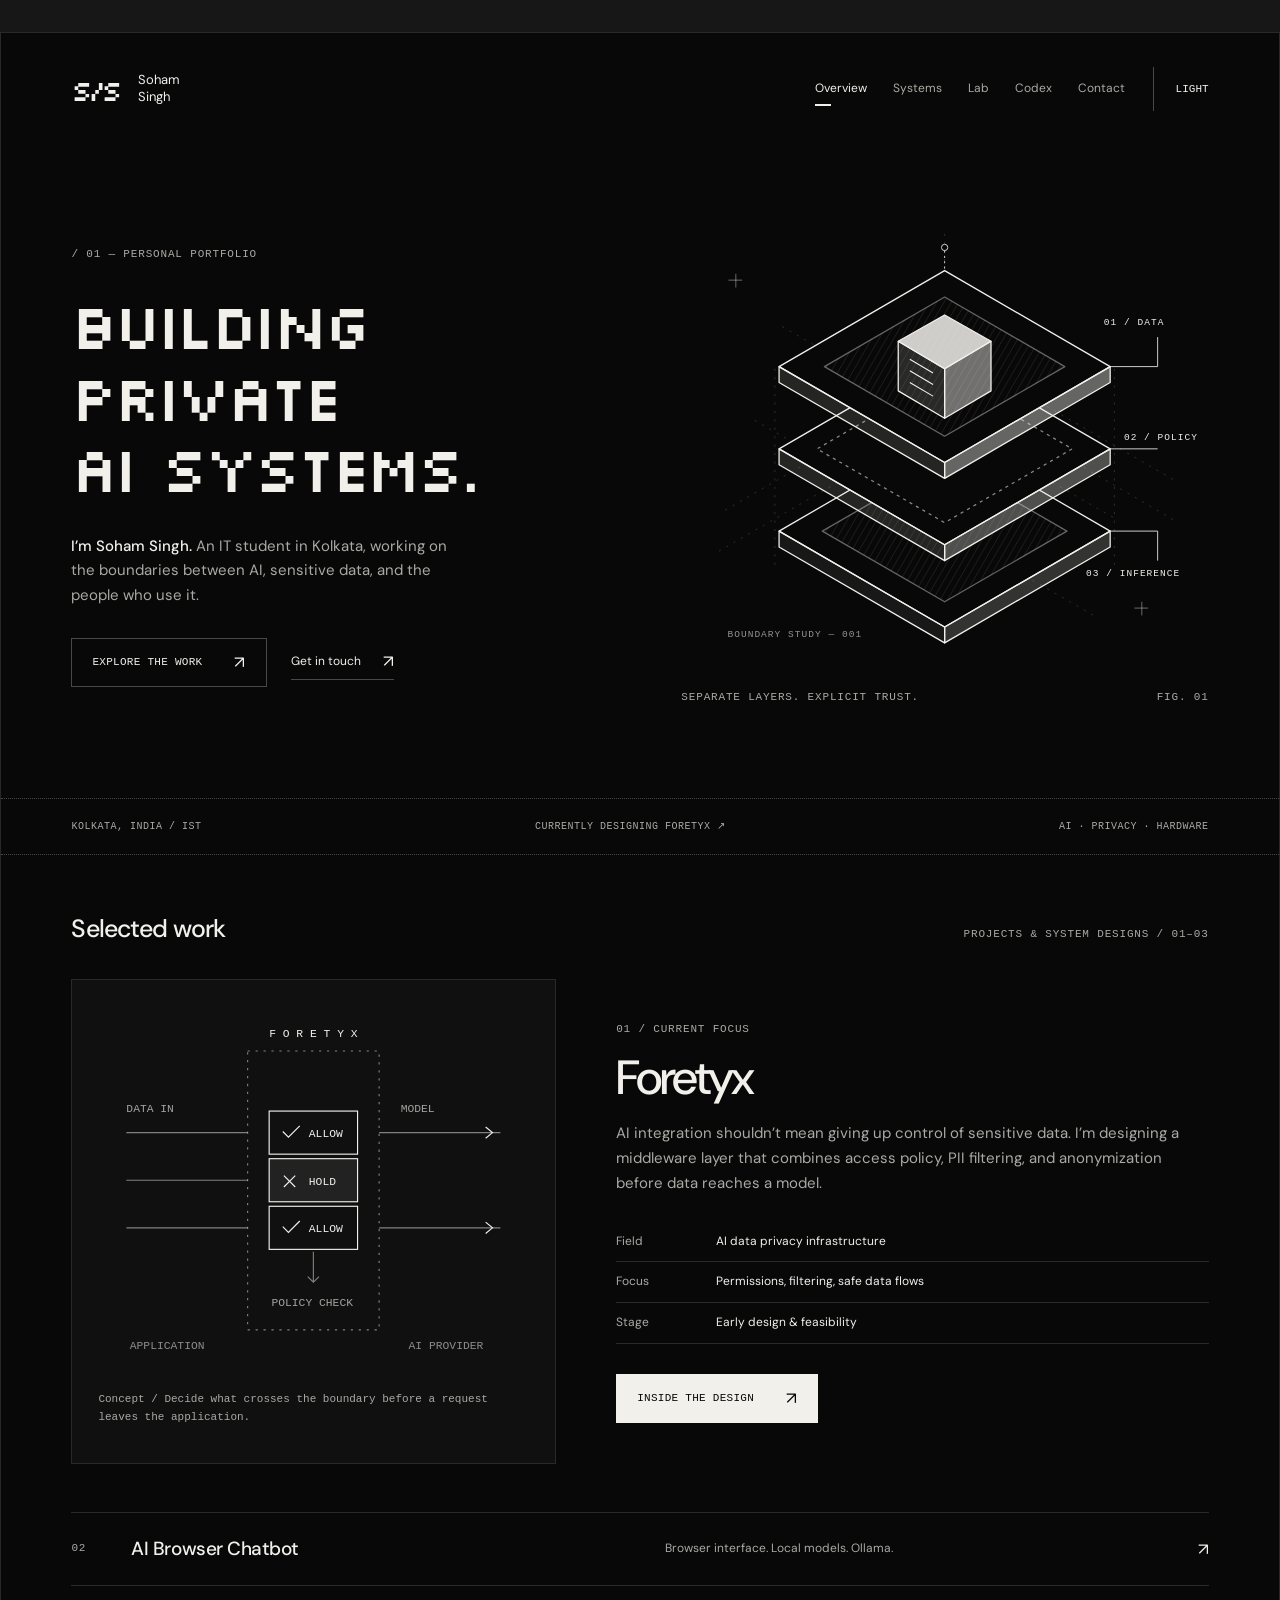
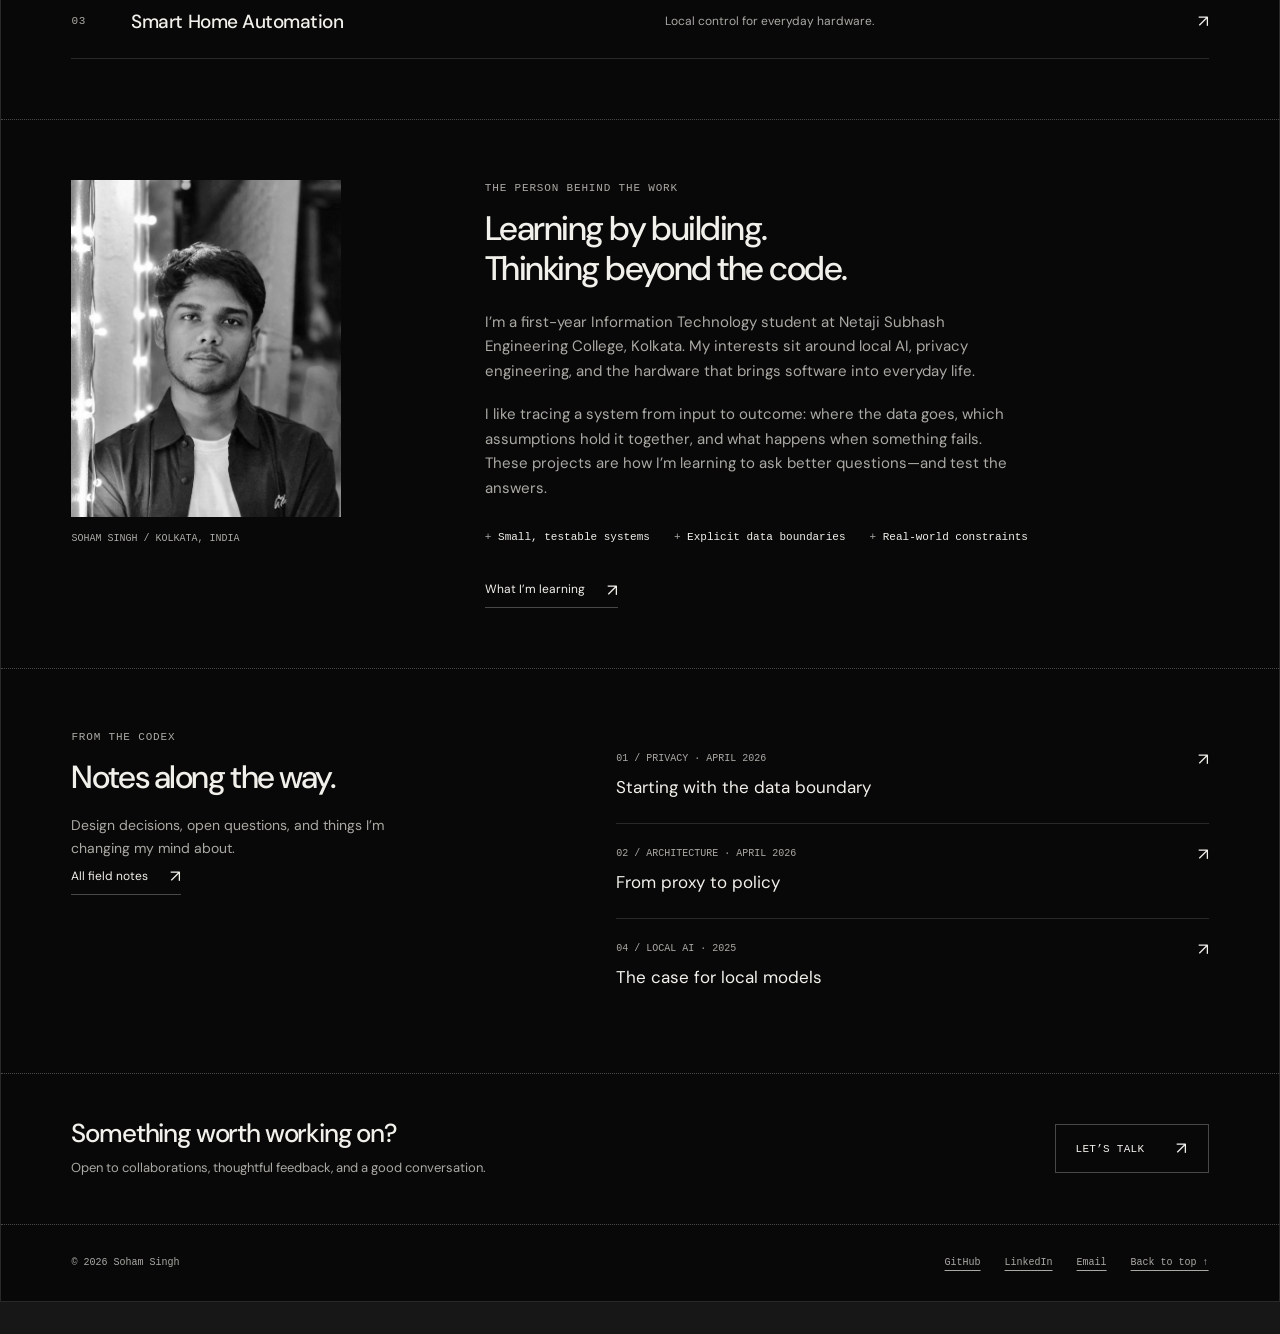
==== index.html @ ef509360 "Frontend re build" ====
<!doctype html>
<html lang="en">
<head>
  <meta charset="utf-8">
  <meta name="viewport" content="width=device-width, initial-scale=1">
  <meta name="description" content="Soham Singh — IT student at NSEC, Kolkata. Exploring privacy-first AI systems, local inference, and hardware. Currently designing Foretyx.">
  <meta name="author" content="Soham Singh">
  <meta property="og:type" content="website">
  <meta property="og:title" content="Soham Singh — Private AI, considered systems">
  <meta property="og:description" content="Selected projects and field notes on AI privacy, local models, and the systems around them.">
  <meta property="og:site_name" content="Soham Singh">
  <meta name="twitter:card" content="summary">
  <meta name="twitter:title" content="Soham Singh — Private AI, considered systems">
  <meta name="twitter:description" content="Selected projects and field notes on AI privacy, local models, and the systems around them.">
  <title>Soham Singh — Private AI, considered systems</title>
  <link rel="preconnect" href="https://fonts.googleapis.com">
  <link rel="preconnect" href="https://fonts.gstatic.com" crossorigin>
  <link href="https://fonts.googleapis.com/css2?family=DM+Sans:wght@400;500;600;700&family=Silkscreen&display=swap" rel="stylesheet">
  <link rel="stylesheet" href="styles.css">
  <script src="theme.js"></script>
  <script type="application/ld+json">
  {
    "@context": "https://schema.org",
    "@type": "Person",
    "name": "Soham Singh",
    "sameAs": ["https://github.com/Som007-builds", "https://www.linkedin.com/in/soham-singh-a21688307/"],
    "description": "IT student at NSEC Kolkata exploring privacy-first AI systems and designing Foretyx.",
    "affiliation": {"@type": "CollegeOrUniversity", "name": "Netaji Subhash Engineering College"},
    "knowsAbout": ["Artificial Intelligence", "AI Privacy", "Local Inference", "Systems Design"]
  }
  </script>
</head>
<body>
  <a class="skip-link" href="#main">Skip to content</a>
  <div class="site-shell">
    <header class="site-header">
      <a class="brand" href="index.html" aria-label="Soham Singh — home">
        <span class="brand-mark" aria-hidden="true">S/S</span>
        <span class="brand-name">Soham Singh</span>
      </a>
      <div class="header-controls">
        <button class="theme-toggle" type="button" data-theme-toggle hidden aria-label="Switch to light theme"><span data-theme-label>Light</span></button>
        <button class="menu-toggle" type="button" hidden aria-expanded="false" aria-controls="site-nav">Menu <span class="menu-lines" aria-hidden="true"></span></button>
      </div>
      <nav id="site-nav" class="site-nav" aria-label="Primary">
        <a href="index.html" aria-current="page">Overview</a>
        <a href="systems.html">Systems</a>
        <a href="lab.html">Lab</a>
        <a href="codex.html">Codex</a>
        <a href="contact.html">Contact</a>
      </nav>
    </header>

    <main id="main">
      <section class="hero" aria-labelledby="hero-title">
        <div class="hero-copy">
          <p class="eyebrow">/ 01 — Personal portfolio</p>
          <h1 id="hero-title" class="display-title">BUILDING<br>PRIVATE<br>AI SYSTEMS.</h1>
          <p class="hero-intro"><strong>I’m Soham Singh.</strong> An IT student in Kolkata, working on the boundaries between AI, sensitive data, and the people who use it.</p>
          <div class="hero-actions">
            <a class="button" href="systems.html">Explore the work <span class="arrow" aria-hidden="true">↗</span></a>
            <a class="text-link" href="contact.html">Get in touch <span class="arrow" aria-hidden="true">↗</span></a>
          </div>
        </div>
        <figure class="hero-art">
          <svg viewBox="0 0 500 460" xmlns="http://www.w3.org/2000/svg" role="img" aria-labelledby="boundary-title boundary-desc">
            <title id="boundary-title">A study in data boundaries</title>
            <desc id="boundary-desc">An isometric drawing of three separated layers around a central data block. The layers represent data, policy, and inference, with a distinct boundary between each.</desc>
            <defs>
              <pattern id="slab-hatch" width="6" height="6" patternUnits="userSpaceOnUse" patternTransform="rotate(30)"><path d="M0 0V6" fill="none" stroke="currentColor" stroke-width=".6" opacity=".25"/></pattern>
            </defs>
            <g fill="none" stroke="currentColor" stroke-width=".7" opacity=".22" stroke-dasharray="2 6">
              <path d="M42 294 280 157 470 267M36 333 278 193 470 305M96 120 415 304M70 209 393 395M250 32V422"/>
              <path d="M89 160V346M411 160V346"/>
            </g>
            <g stroke="currentColor" stroke-width="1.2" stroke-linejoin="round">
              <path d="m250 223 157 91-157 91-157-91z" fill="var(--paper)"/>
              <path d="m93 314 157 91v15L93 329z" fill="currentColor" fill-opacity=".07"/>
              <path d="m250 405 157-91v15l-157 91z" fill="currentColor" fill-opacity=".18"/>
              <path d="m250 247 116 67-116 67-116-67z" fill="url(#slab-hatch)" stroke-opacity=".4"/>
              <path d="m250 145 157 91-157 91-157-91z" fill="var(--paper)"/>
              <path d="m93 236 157 91v15L93 251z" fill="currentColor" fill-opacity=".12"/>
              <path d="m250 327 157-91v15l-157 91z" fill="currentColor" fill-opacity=".3"/>
              <path d="m250 166 121 70-121 70-121-70z" fill="none" stroke-dasharray="3 4" stroke-opacity=".55"/>
              <path d="m250 67 157 91-157 91-157-91z" fill="var(--paper)"/>
              <path d="m93 158 157 91v15L93 173z" fill="currentColor" fill-opacity=".12"/>
              <path d="m250 249 157-91v15l-157 91z" fill="currentColor" fill-opacity=".4"/>
              <path d="m250 92 114 66-114 66-114-66z" fill="url(#slab-hatch)" stroke-opacity=".4"/>
              <path d="m250 109 44 25-44 26-44-26z" fill="currentColor" fill-opacity=".85"/>
              <path d="m206 134 44 26v47l-44-26z" fill="currentColor" fill-opacity=".14"/>
              <path d="m250 160 44-26v47l-44 26z" fill="currentColor" fill-opacity=".45"/>
              <path d="m217 151 22 13m-22-2 22 13m-22-2 22 13" fill="none" stroke-width="1"/>
            </g>
            <g stroke="currentColor" stroke-width=".8" fill="none">
              <path d="M407 158h45v-28M407 236h45M407 314h45v28"/>
              <path d="M45 76h13m-6-6v13M430 387h13m-6-6v13" opacity=".5"/>
              <circle cx="250" cy="45" r="3"/>
              <path d="M250 48v17" stroke-dasharray="2 3"/>
            </g>
            <g fill="currentColor" font-family="monospace" font-size="9" letter-spacing="1">
              <text x="401" y="119">01 / DATA</text>
              <text x="420" y="228">02 / POLICY</text>
              <text x="384" y="357">03 / INFERENCE</text>
              <text x="44" y="414" opacity=".6">BOUNDARY STUDY — 001</text>
            </g>
          </svg>
          <figcaption class="eyebrow"><span>Separate layers. Explicit trust.</span><span>Fig. 01</span></figcaption>
        </figure>
      </section>

      <div class="hero-bottom">
        <span>Kolkata, India / IST</span>
        <a href="systems.html#foretyx">Currently designing Foretyx ↗</a>
        <span>AI · Privacy · Hardware</span>
      </div>

      <section class="section" aria-labelledby="work-title">
        <header class="section-heading">
          <h2 id="work-title">Selected work</h2>
          <p class="eyebrow">Projects &amp; system designs / 01–03</p>
        </header>
        <div class="featured-work">
          <figure class="feature-visual">
            <svg viewBox="0 0 380 310" xmlns="http://www.w3.org/2000/svg" role="img" aria-labelledby="filter-title filter-desc">
              <title id="filter-title">Foretyx — an explicit privacy boundary</title>
              <desc id="filter-desc">Data fields enter a policy boundary. Restricted fields are withheld; permitted fields continue to the model. This is a concept illustration, not a live demonstration.</desc>
              <g fill="none" stroke="currentColor" stroke-width="1">
                <path d="M132 30h116v246H132z" stroke-dasharray="2 5" opacity=".5"/>
                <path d="M25 102h107m116 0h107M25 144h107M25 186h107m116 0h107" opacity=".5"/>
                <rect x="151" y="83" width="78" height="38"/>
                <rect x="151" y="125" width="78" height="38" fill="currentColor" fill-opacity=".08"/>
                <rect x="151" y="167" width="78" height="38"/>
                <path d="m163 101 5 5 10-10m-15 89 5 5 10-10"/>
                <path d="m164 140 10 10m0-10-10 10"/>
                <path d="m342 97 6 5-6 5m0 74 6 5-6 5"/>
                <path d="M190 207v27m-5-5 5 5 5-5" opacity=".5"/>
              </g>
              <g fill="currentColor" font-family="monospace" font-size="10">
                <text x="25" y="84" opacity=".65">DATA IN</text>
                <text x="267" y="84" opacity=".65">MODEL</text>
                <text x="186" y="106">ALLOW</text>
                <text x="186" y="148">HOLD</text>
                <text x="186" y="190">ALLOW</text>
                <text x="153" y="255" opacity=".65">POLICY CHECK</text>
                <text x="151" y="18">F O R E T Y X</text>
                <text x="28" y="293" opacity=".55">APPLICATION</text>
                <text x="274" y="293" opacity=".55">AI PROVIDER</text>
              </g>
            </svg>
            <figcaption class="figure-caption">Concept / Decide what crosses the boundary before a request leaves the application.</figcaption>
          </figure>
          <div class="feature-copy">
            <p class="eyebrow">01 / Current focus</p>
            <h3>Foretyx</h3>
            <p>AI integration shouldn’t mean giving up control of sensitive data. I’m designing a middleware layer that combines access policy, PII filtering, and anonymization before data reaches a model.</p>
            <dl class="meta-list">
              <div><dt>Field</dt><dd>AI data privacy infrastructure</dd></div>
              <div><dt>Focus</dt><dd>Permissions, filtering, safe data flows</dd></div>
              <div><dt>Stage</dt><dd>Early design &amp; feasibility</dd></div>
            </dl>
            <a class="button button-primary" href="systems.html#foretyx">Inside the design <span class="arrow" aria-hidden="true">↗</span></a>
          </div>
        </div>
        <div class="work-list">
          <a class="work-row" href="systems.html#browser-chatbot">
            <span class="eyebrow">02</span><h3>AI Browser Chatbot</h3><span class="work-summary">Browser interface. Local models. Ollama.</span><span class="arrow" aria-hidden="true">↗</span>
          </a>
          <a class="work-row" href="systems.html#home-automation">
            <span class="eyebrow">03</span><h3>Smart Home Automation</h3><span class="work-summary">Local control for everyday hardware.</span><span class="arrow" aria-hidden="true">↗</span>
          </a>
        </div>
      </section>

      <section class="section" aria-labelledby="about-title">
        <div class="about-layout">
          <figure class="portrait">
            <img src="profile.webp" alt="Portrait of Soham Singh" width="1568" height="1568" loading="lazy">
            <figcaption>Soham Singh / Kolkata, India</figcaption>
          </figure>
          <div class="about-copy">
            <p class="eyebrow">The person behind the work</p>
            <h2 id="about-title">Learning by building.<br>Thinking beyond the code.</h2>
            <p>I’m a first-year Information Technology student at Netaji Subhash Engineering College, Kolkata. My interests sit around local AI, privacy engineering, and the hardware that brings software into everyday life.</p>
            <p>I like tracing a system from input to outcome: where the data goes, which assumptions hold it together, and what happens when something fails. These projects are how I’m learning to ask better questions—and test the answers.</p>
            <ul class="approach-list"><li>Small, testable systems</li><li>Explicit data boundaries</li><li>Real-world constraints</li></ul>
            <a class="text-link" href="lab.html">What I’m learning <span class="arrow" aria-hidden="true">↗</span></a>
          </div>
        </div>
      </section>

      <section class="section notes-preview" aria-labelledby="notes-title">
        <div>
          <p class="eyebrow">From the Codex</p>
          <h2 id="notes-title">Notes along the way.</h2>
          <p>Design decisions, open questions, and things I’m changing my mind about.</p>
          <a class="text-link" href="codex.html">All field notes <span class="arrow" aria-hidden="true">↗</span></a>
        </div>
        <ul class="notes-list">
          <li><a href="codex.html#privacy-first"><span><small>01 / Privacy · April 2026</small>Starting with the data boundary</span><span class="arrow" aria-hidden="true">↗</span></a></li>
          <li><a href="codex.html#policy-architecture"><span><small>02 / Architecture · April 2026</small>From proxy to policy</span><span class="arrow" aria-hidden="true">↗</span></a></li>
          <li><a href="codex.html#local-models"><span><small>04 / Local AI · 2025</small>The case for local models</span><span class="arrow" aria-hidden="true">↗</span></a></li>
        </ul>
      </section>

      <section class="contact-strip" aria-labelledby="talk-title">
        <div><h2 id="talk-title">Something worth working on?</h2><p>Open to collaborations, thoughtful feedback, and a good conversation.</p></div>
        <a class="button" href="contact.html">Let’s talk <span class="arrow" aria-hidden="true">↗</span></a>
      </section>
    </main>

    <footer class="site-footer">
      <p>© 2026 Soham Singh</p>
      <div class="footer-links">
        <a href="https://github.com/Som007-builds" target="_blank" rel="noopener noreferrer">GitHub</a>
        <a href="https://www.linkedin.com/in/soham-singh-a21688307/" target="_blank" rel="noopener noreferrer">LinkedIn</a>
        <a href="mailto:sohamsingh572@gmail.com">Email</a>
        <a href="#main">Back to top ↑</a>
      </div>
    </footer>
  </div>
</body>
</html>
---- styles.css ----
/* A shared, deliberately small visual system. Dark is the default edition. */
:root {
  color-scheme: dark;
  --outer: #171717;
  --paper: #080808;
  --surface: #101010;
  --ink: #f1f0eb;
  --muted: #aaa9a4;
  --line: #484846;
  --quiet-line: #292928;
  --sans: 'DM Sans', Arial, sans-serif;
  --mono: 'Courier New', monospace;
  --pixel: 'Silkscreen', 'Courier New', monospace;
  --gutter: clamp(24px, 5.5vw, 76px);
}
:root[data-theme='light'] {
  color-scheme: light;
  --outer: #d9d8d2;
  --paper: #f4f3ed;
  --surface: #eae9e3;
  --ink: #151515;
  --muted: #5b5b56;
  --line: #8d8c85;
  --quiet-line: #d1d0c8;
}
*, *::before, *::after { box-sizing: border-box; }
html { scroll-behavior: smooth; scroll-padding-top: 28px; }
body { margin: 0; background: var(--outer); color: var(--ink); font-family: var(--sans); font-size: 16px; line-height: 1.65; -webkit-font-smoothing: antialiased; }
[hidden] { display: none !important; }
::selection { background: var(--ink); color: var(--paper); }
a { color: inherit; text-decoration-thickness: 1px; text-underline-offset: 5px; }
button, input, textarea, select { font: inherit; }
button, a, input, textarea, select { -webkit-tap-highlight-color: transparent; }
button { color: inherit; }
button:not(:disabled), select { cursor: pointer; }
:focus-visible { outline: 2px solid var(--ink); outline-offset: 6px; }
img, svg { display: block; max-width: 100%; }
figure, p, h1, h2, h3, dl { margin: 0; }
p + p { margin-top: 18px; }
h1, h2, h3 { font-weight: 500; line-height: 1.15; }
h2 { font-size: clamp(26px, 3.2vw, 40px); letter-spacing: -.045em; }
h3 { font-size: 21px; letter-spacing: -.025em; }
.site-shell { max-width: 1320px; margin: 32px auto; background: var(--paper); border: 1px solid var(--quiet-line); }
.skip-link { position: fixed; left: 20px; top: 12px; z-index: 10; padding: 12px 20px; background: var(--ink); color: var(--paper); transform: translateY(-160%); }
.skip-link:focus { transform: translateY(0); }
.site-header { min-height: 112px; padding: 28px var(--gutter); display: flex; align-items: center; flex-wrap: wrap; gap: 24px; }
.brand { display: inline-flex; gap: 15px; align-items: center; text-decoration: none; flex-shrink: 0; }
.brand-mark { font-family: var(--pixel); font-size: 29px; letter-spacing: -5px; padding-right: 5px; line-height: 1; }
.brand-name { font-size: 13px; line-height: 1.3; max-width: 60px; }
.header-controls { order: 3; display: flex; align-items: center; gap: 20px; margin-left: 4px; }
.site-nav { order: 2; margin-left: auto; display: flex; gap: 26px; }
.site-nav a { text-decoration: none; font-size: 12px; color: var(--muted); padding: 12px 0; position: relative; }
.site-nav a:hover, .site-nav a[aria-current] { color: var(--ink); }
.site-nav a[aria-current]::after { content: ''; position: absolute; bottom: 5px; left: 0; width: 16px; height: 2px; background: currentColor; }
.theme-toggle, .menu-toggle { background: none; border: 0; min-height: 44px; padding: 8px 0; font-family: var(--mono); font-size: 11px; text-transform: uppercase; }
.theme-toggle { border-left: 1px solid var(--line); padding-left: 22px; }
.menu-toggle { align-items: center; gap: 16px; }
.menu-lines { width: 24px; height: 14px; border-top: 1px solid currentColor; border-bottom: 1px solid currentColor; position: relative; }
.menu-lines::after { content: ''; position: absolute; width: 15px; right: 0; top: 5px; border-top: 1px solid currentColor; }
.eyebrow { font: 11px/1.6 var(--mono); letter-spacing: .075em; text-transform: uppercase; color: var(--muted); }
.muted { color: var(--muted); }
.display-title { font-family: var(--pixel); font-weight: 400; font-size: clamp(40px, 5.7vw, 76px); letter-spacing: -.07em; line-height: 1.14; }
.hero { padding: 55px var(--gutter) 65px; display: grid; grid-template-columns: 1.1fr 1fr; align-items: center; gap: 30px; }
.hero .eyebrow { margin-bottom: 26px; }
.hero h1 { margin-bottom: 30px; font-size: clamp(40px, 4.9vw, 65px); }
.hero-intro { color: var(--muted); max-width: 380px; font-size: 15px; }
.hero-intro strong { font-weight: 500; color: var(--ink); }
.hero-actions { margin-top: 30px; display: flex; flex-wrap: wrap; align-items: center; gap: 24px; }
.button { display: inline-flex; justify-content: space-between; align-items: center; gap: 32px; min-height: 49px; padding: 13px 20px; border: 1px solid var(--line); text-decoration: none; font: 11px/1.5 var(--mono); text-transform: uppercase; letter-spacing: .025em; background: transparent; color: var(--ink); transition: background-color .16s, color .16s, border-color .16s; }
.button:hover { background: var(--ink); color: var(--paper); border-color: var(--ink); }
.button-primary { background: var(--ink); color: var(--paper); border-color: var(--ink); }
.button-primary:hover { background: var(--paper); color: var(--ink); }
.button:disabled { cursor: wait; opacity: .6; }
.text-link { display: inline-flex; align-items: center; gap: 22px; font-size: 12px; text-decoration: none; border-bottom: 1px solid var(--line); padding: 7px 0; }
.text-link:hover { border-color: var(--ink); }
.arrow { font-family: var(--sans); font-size: 17px; line-height: 1; }
.hero-art { position: relative; }
.hero-art svg { width: 100%; height: auto; }
.hero-art figcaption { margin-top: 4px; display: flex; justify-content: space-between; gap: 20px; }
.hero-bottom { padding: 20px var(--gutter); display: flex; justify-content: space-between; gap: 24px; border-top: 1px dotted var(--line); font: 10px/1.5 var(--mono); text-transform: uppercase; letter-spacing: .05em; color: var(--muted); }
.hero-bottom a { text-decoration: none; }
.section { padding: 60px var(--gutter); border-top: 1px dotted var(--line); }
.section-heading { display: flex; justify-content: space-between; align-items: baseline; gap: 24px; margin-bottom: 36px; }
.section-heading h2 { font-size: 25px; letter-spacing: -.035em; }
.featured-work { display: grid; grid-template-columns: .9fr 1.1fr; gap: 60px; align-items: center; }
.feature-visual { background: var(--surface); border: 1px solid var(--quiet-line); aspect-ratio: 1; padding: 26px; display: flex; flex-direction: column; justify-content: center; }
.feature-visual svg { width: 100%; }
.figure-caption { margin-top: 22px; color: var(--muted); font: 11px/1.65 var(--mono); }
.feature-copy h3 { font-size: clamp(32px, 4vw, 48px); margin: 12px 0 16px; letter-spacing: -.055em; }
.feature-copy > p:not(.eyebrow) { color: var(--muted); font-size: 15px; }
.meta-list { margin: 26px 0 30px; font-size: 12px; }
.meta-list > div { display: grid; grid-template-columns: 80px 1fr; gap: 20px; padding: 10px 0; border-bottom: 1px solid var(--quiet-line); }
.meta-list dt { color: var(--muted); }
.meta-list dd { margin: 0; }
.work-list { margin-top: 48px; border-top: 1px solid var(--quiet-line); }
.work-row { padding: 25px 0; display: grid; grid-template-columns: 40px 1fr 1fr auto; align-items: center; gap: 20px; border-bottom: 1px solid var(--quiet-line); text-decoration: none; }
.work-row h3 { font-size: 19px; }
.work-row .work-summary { color: var(--muted); font-size: 12px; }
.work-row:hover h3 { text-decoration: underline; text-underline-offset: 5px; }
.about-layout { display: grid; grid-template-columns: .65fr 1.35fr; gap: 65px; align-items: start; }
.portrait { max-width: 270px; }
.portrait img { width: 100%; height: auto; aspect-ratio: 4 / 5; object-fit: cover; filter: grayscale(1); }
.portrait figcaption { font: 10px/1.5 var(--mono); color: var(--muted); margin-top: 14px; text-transform: uppercase; }
.about-copy h2 { font-size: 34px; margin: 12px 0 22px; }
.about-copy > p:not(.eyebrow) { color: var(--muted); font-size: 15px; max-width: 540px; }
.approach-list { list-style: none; padding: 0; margin: 28px 0; display: flex; flex-wrap: wrap; gap: 12px 24px; font: 11px/1.5 var(--mono); }
.approach-list li::before { content: '+ '; color: var(--muted); }
.notes-preview { display: grid; grid-template-columns: .9fr 1.1fr; gap: 60px; }
.notes-preview h2 { margin: 12px 0 18px; font-size: 32px; }
.notes-preview > div > p:not(.eyebrow) { color: var(--muted); font-size: 14px; max-width: 350px; }
.notes-list { list-style: none; padding: 0; margin: 0; }
.notes-list li + li { border-top: 1px solid var(--quiet-line); }
.notes-list a { display: flex; justify-content: space-between; gap: 24px; padding: 22px 0; text-decoration: none; font-size: 17px; }
.notes-list a:hover { color: var(--muted); }
.notes-list small { display: block; font: 10px/1.5 var(--mono); color: var(--muted); text-transform: uppercase; margin-bottom: 7px; }
.contact-strip { border-top: 1px dotted var(--line); padding: 45px var(--gutter); display: flex; justify-content: space-between; align-items: center; gap: 24px; }
.contact-strip h2 { font-size: 26px; }
.contact-strip p { color: var(--muted); font-size: 13px; margin-top: 8px; }
.site-footer { border-top: 1px dotted var(--line); padding: 30px var(--gutter); display: flex; flex-wrap: wrap; justify-content: space-between; gap: 20px; color: var(--muted); font: 10px/1.6 var(--mono); }
.footer-links { display: flex; flex-wrap: wrap; gap: 24px; }
.site-footer a:hover { color: var(--ink); }
.page-heading { padding: 52px var(--gutter) 60px; }
.page-heading .eyebrow { margin-bottom: 25px; }
.page-intro { max-width: 580px; margin-top: 28px; color: var(--muted); font-size: 15px; }
.project-case { padding: 60px var(--gutter); border-top: 1px dotted var(--line); }
.case-heading { display: grid; grid-template-columns: 60px 1fr; gap: 20px; align-items: baseline; margin-bottom: 36px; }
.case-number { font: 18px/1.5 var(--pixel); color: var(--muted); }
.case-heading h2 { margin-bottom: 12px; }
.case-heading p { font: 11px/1.7 var(--mono); }
.case-layout { display: grid; grid-template-columns: 1fr 1fr; gap: 48px; align-items: start; }
.case-copy h3 { font: 11px/1.5 var(--mono); text-transform: uppercase; margin-bottom: 12px; color: var(--ink); letter-spacing: .05em; }
.case-copy p { color: var(--muted); font-size: 14px; }
.case-copy p + h3 { margin-top: 26px; }
.case-art { border: 1px solid var(--quiet-line); background: var(--surface); padding: 24px; }
.diagram { width: 100%; height: auto; }
.case-notes { border-top: 1px solid var(--quiet-line); margin: 36px 0 24px; padding-top: 28px; display: grid; grid-template-columns: 1fr 1fr; gap: 48px; }
.project-tags { font: 10px/1.8 var(--mono); padding-top: 20px; }
.learning-list > article { display: grid; grid-template-columns: 40px .7fr 1.3fr; gap: 26px; padding: 30px 0; border-top: 1px solid var(--quiet-line); }
.learning-title { font-size: 22px; }
.learning-copy { font-size: 14px; color: var(--muted); }
.idea-row { display: grid; grid-template-columns: .7fr 1.3fr; gap: 60px; border-top: 1px solid var(--quiet-line); margin-top: 32px; padding-top: 32px; font-size: 14px; color: var(--muted); }
.idea-row h3 { color: var(--ink); margin-top: 12px; font-size: 24px; }
.section > p { font-size: 14px; max-width: 760px; }
.journal-layout { padding: 0 var(--gutter) 60px; display: grid; grid-template-columns: 190px minmax(0, 1fr); gap: 60px; border-top: 1px dotted var(--line); }
.journal-index { padding-top: 40px; }
.journal-index .eyebrow { margin-bottom: 18px; }
.journal-index a { display: block; color: var(--muted); font-size: 12px; padding: 12px 0; text-decoration: none; border-bottom: 1px solid var(--quiet-line); }
.journal-index a:hover { color: var(--ink); }
.journal-entry { padding: 42px 0; }
.journal-entry + .journal-entry { border-top: 1px dotted var(--line); }
.entry-meta { display: flex; flex-wrap: wrap; justify-content: space-between; gap: 12px; font: 10px/1.6 var(--mono); color: var(--muted); text-transform: uppercase; }
.entry-title { font-size: clamp(26px, 3vw, 36px); letter-spacing: -.04em; margin: 22px 0 18px; }
.entry-body { margin-top: 26px; max-width: 65ch; color: var(--muted); font-size: 15px; }
.contact-layout { padding: 0 var(--gutter) 65px; display: grid; grid-template-columns: 1.25fr .75fr; gap: 70px; }
.contact-form { padding-top: 30px; border-top: 1px dotted var(--line); }
.form-row { display: grid; grid-template-columns: 1fr 1fr; gap: 24px; }
.form-field { margin-bottom: 26px; min-width: 0; }
.form-field label { display: block; font: 11px/1.6 var(--mono); margin-bottom: 10px; text-transform: uppercase; }
.form-field input, .form-field textarea, .form-field select { width: 100%; padding: 14px; border: 1px solid var(--line); background: var(--paper); color: var(--ink); border-radius: 0; font-size: 14px; }
.form-field input::placeholder, .form-field textarea::placeholder { color: var(--muted); }
.form-field textarea { resize: vertical; min-height: 160px; }
.form-note { color: var(--muted); font-size: 11px; margin-bottom: 22px; }
.form-status { margin-top: 18px; font-size: 13px; min-height: 24px; }
.form-status[data-state='error'] { border-left: 2px solid var(--ink); padding-left: 12px; }
.contact-aside { border-top: 1px dotted var(--line); padding-top: 30px; }
.contact-aside h2 { font-size: 24px; margin: 14px 0 20px; }
.contact-aside p:not(.eyebrow) { color: var(--muted); font-size: 14px; }
.channel-list { list-style: none; padding: 0; margin: 28px 0; }
.channel-list li { border-bottom: 1px solid var(--quiet-line); }
.channel-list a { padding: 18px 0; display: flex; justify-content: space-between; gap: 12px; text-decoration: none; font-size: 13px; overflow-wrap: anywhere; }
.channel-list a:hover { text-decoration: underline; }
.channel-list small { display: block; font: 10px/1.5 var(--mono); color: var(--muted); margin-bottom: 6px; text-transform: uppercase; }
.contact-aside .meta-list { margin-top: 36px; }
@media (min-width: 1440px) { .site-shell { margin-top: 48px; margin-bottom: 48px; } }
@media (max-width: 1050px) {
  .site-shell { margin: 20px; }
  .site-nav { gap: 18px; }
  .brand-name { display: none; }
  .hero { gap: 20px; }
  .hero h1 { font-size: clamp(36px, 5vw, 54px); }
  .featured-work, .about-layout, .notes-preview { gap: 36px; }
  .contact-layout { gap: 40px; }
  .journal-layout { grid-template-columns: 160px minmax(0, 1fr); gap: 36px; }
}
@media (max-width: 760px) {
  :root { --gutter: 26px; }
  .site-shell { margin: 12px; }
  .site-header { min-height: 88px; padding-top: 20px; padding-bottom: 20px; gap: 12px; }
  .brand-name { display: inline; }
  .header-controls { margin-left: auto; order: 2; gap: 20px; }
  .theme-toggle { border: 0; padding-left: 0; }
  .site-nav { order: 3; width: 100%; margin: 10px 0 0; justify-content: space-between; gap: 10px; flex-wrap: wrap; }
  .site-nav a { font-size: 12px; }
  .nav-enhanced .menu-toggle:not([hidden]) { display: inline-flex; }
  .nav-enhanced .site-nav { display: none; }
  .nav-enhanced .site-header.menu-open .site-nav { display: flex; flex-direction: column; align-items: stretch; gap: 0; padding-top: 14px; border-top: 1px dotted var(--line); }
  .nav-enhanced .site-nav a { font-size: 15px; padding: 14px 0; }
  .nav-enhanced .site-nav a[aria-current]::after { left: auto; right: 0; bottom: 24px; }
  .hero { grid-template-columns: 1fr; padding-top: 35px; padding-bottom: 32px; }
  .hero h1 { font-size: clamp(34px, 8.3vw, 57px); }
  .hero-intro { max-width: 470px; }
  .hero-art { max-width: 440px; width: 100%; margin: 10px auto 0; }
  .hero-bottom { flex-wrap: wrap; padding-top: 18px; padding-bottom: 18px; gap: 10px 20px; }
  .hero-bottom > span:last-child { display: none; }
  .section, .project-case { padding-top: 40px; padding-bottom: 40px; }
  .section-heading { align-items: start; flex-direction: column; gap: 10px; margin-bottom: 26px; }
  .featured-work, .about-layout, .notes-preview { grid-template-columns: 1fr; gap: 28px; }
  .feature-visual { aspect-ratio: 6 / 5; max-width: 500px; }
  .feature-copy h3 { margin-top: 8px; }
  .work-row { grid-template-columns: 24px 1fr auto; gap: 15px; }
  .work-row .work-summary { grid-column: 2; grid-row: 2; }
  .work-row .arrow { grid-column: 3; grid-row: 1 / 3; }
  .work-row h3 { font-size: 17px; }
  .work-list { margin-top: 34px; }
  .portrait { max-width: 220px; }
  .about-copy h2 { font-size: 30px; }
  .contact-strip { align-items: start; flex-direction: column; padding-top: 35px; padding-bottom: 35px; }
  .site-footer { padding-top: 24px; padding-bottom: 24px; }
  .footer-links { gap: 18px; }
  .page-heading { padding-top: 35px; padding-bottom: 40px; }
  .display-title { font-size: clamp(34px, 8.4vw, 58px); }
  .case-heading { grid-template-columns: 34px 1fr; gap: 12px; }
  .case-layout, .case-notes { grid-template-columns: 1fr; gap: 28px; }
  .case-art { padding: 18px; }
  .learning-list > article { grid-template-columns: 24px 1fr; gap: 16px; }
  .learning-copy { grid-column: 2; }
  .idea-row { grid-template-columns: 1fr; gap: 22px; }
  .journal-layout { grid-template-columns: 1fr; gap: 0; padding-bottom: 24px; }
  .journal-index { padding-top: 26px; padding-bottom: 24px; border-bottom: 1px dotted var(--line); }
  .journal-index a { padding: 10px 0; }
  .contact-layout { grid-template-columns: 1fr; gap: 36px; padding-bottom: 40px; }
}
@media (max-width: 380px) {
  :root { --gutter: 20px; }
  .site-shell { margin: 8px; }
  .brand-name { display: none; }
  .hero h1, .display-title { font-size: 31px; }
  .form-row { grid-template-columns: 1fr; gap: 0; }
  .hero-actions { gap: 14px; }
}
@media (prefers-reduced-motion: reduce) {
  html { scroll-behavior: auto; }
  *, *::before, *::after { transition: none !important; animation: none !important; }
}
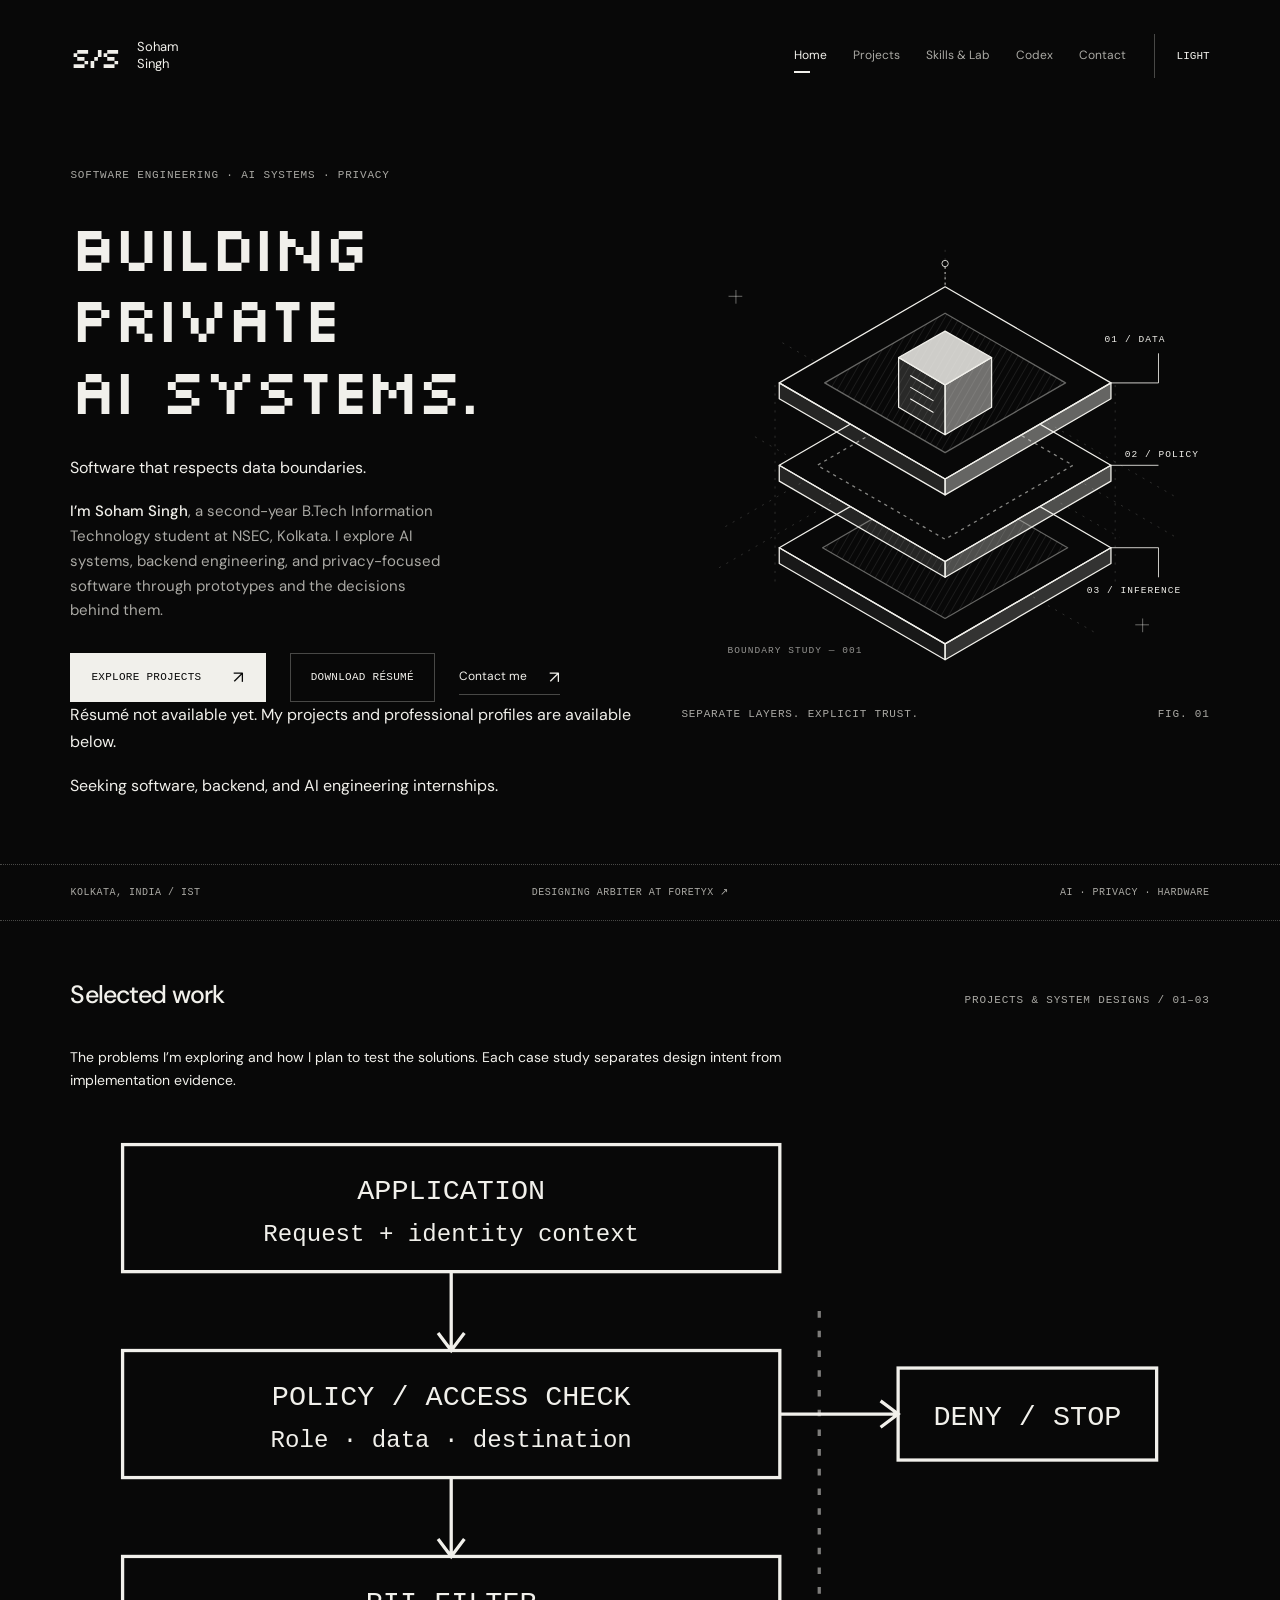
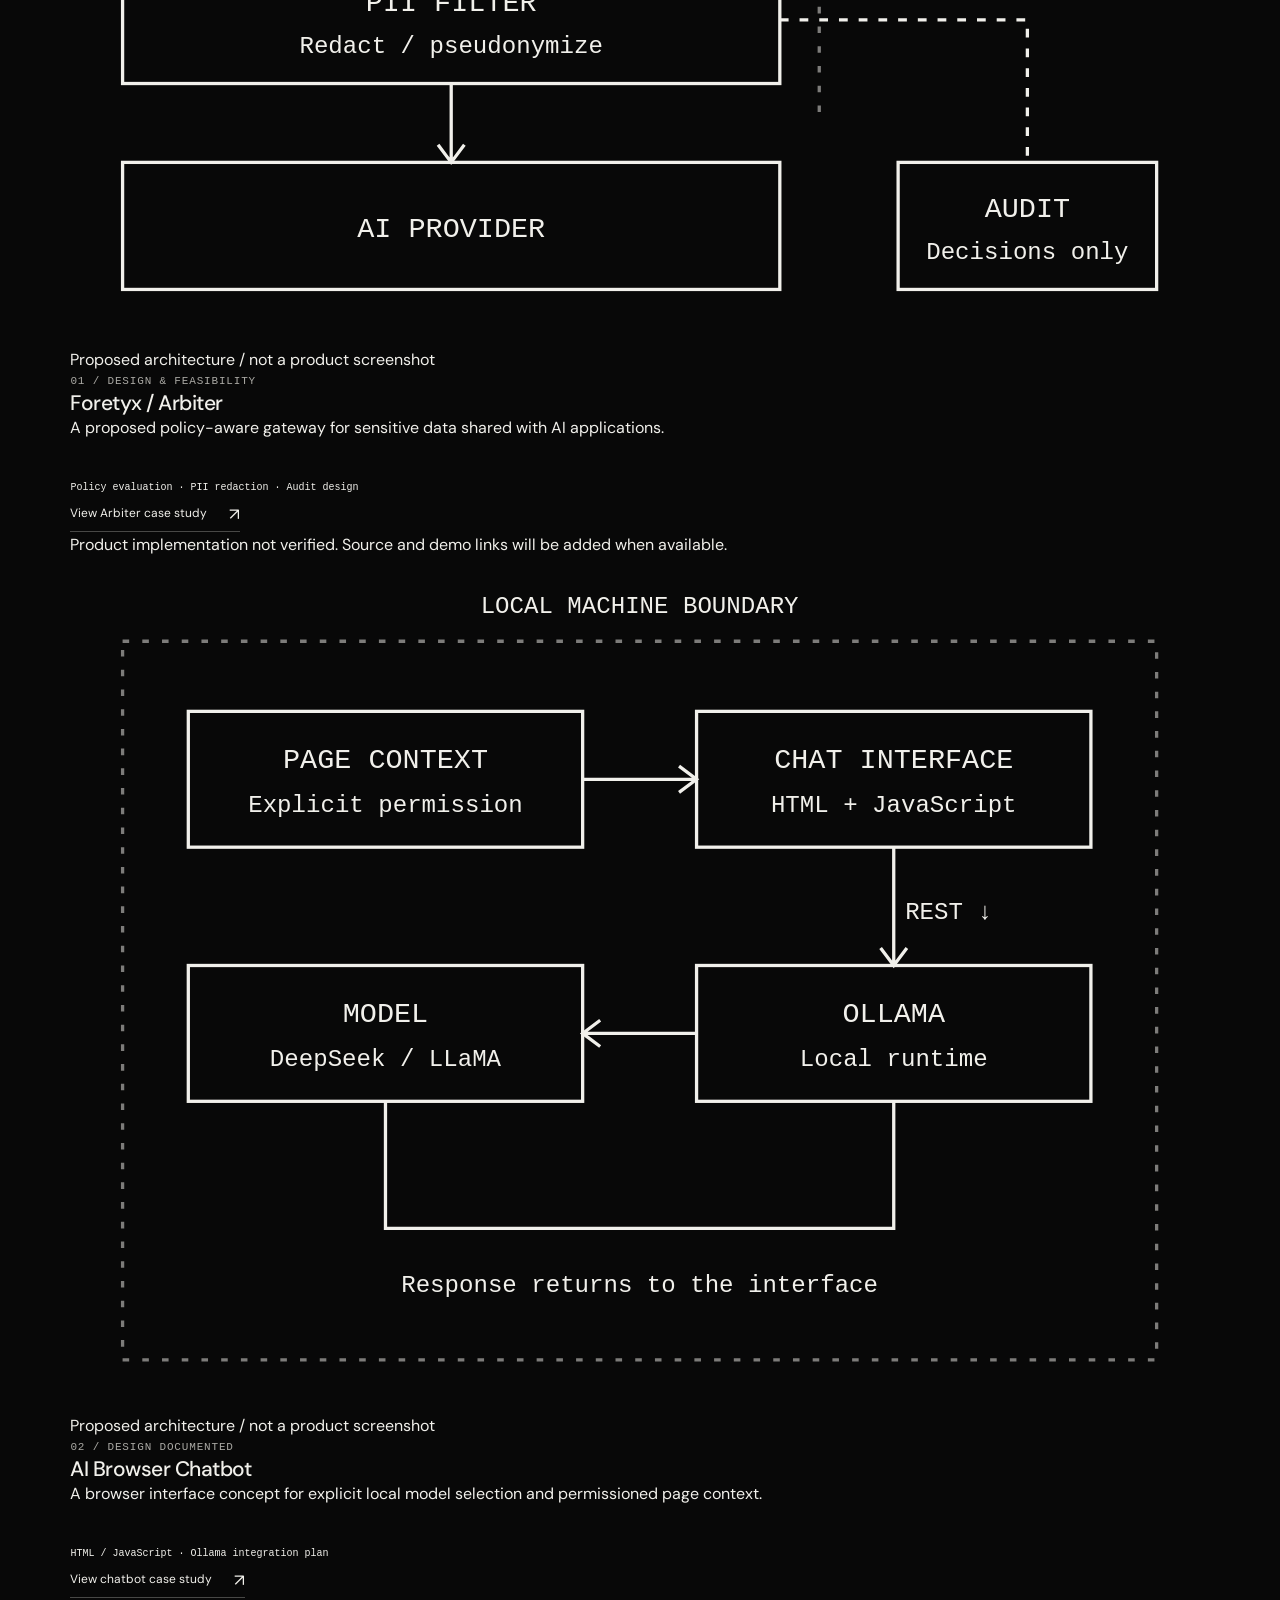
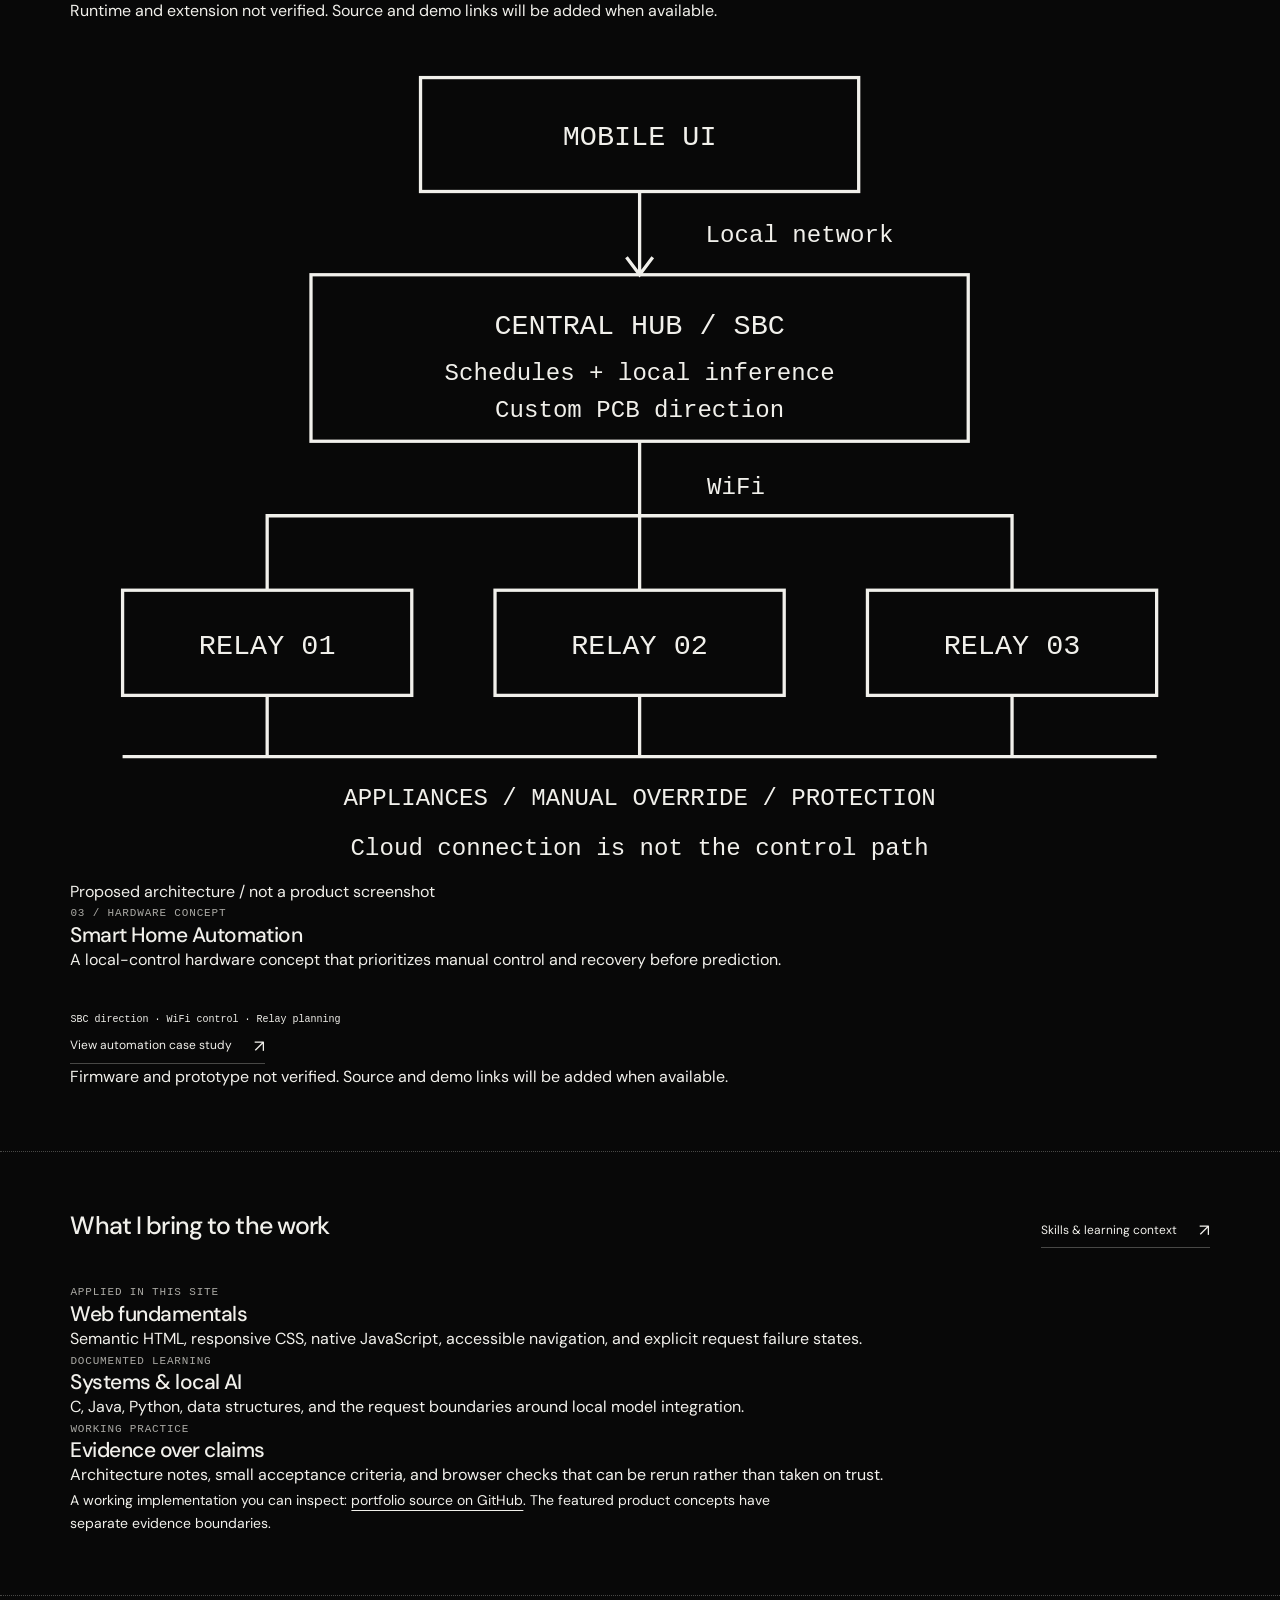
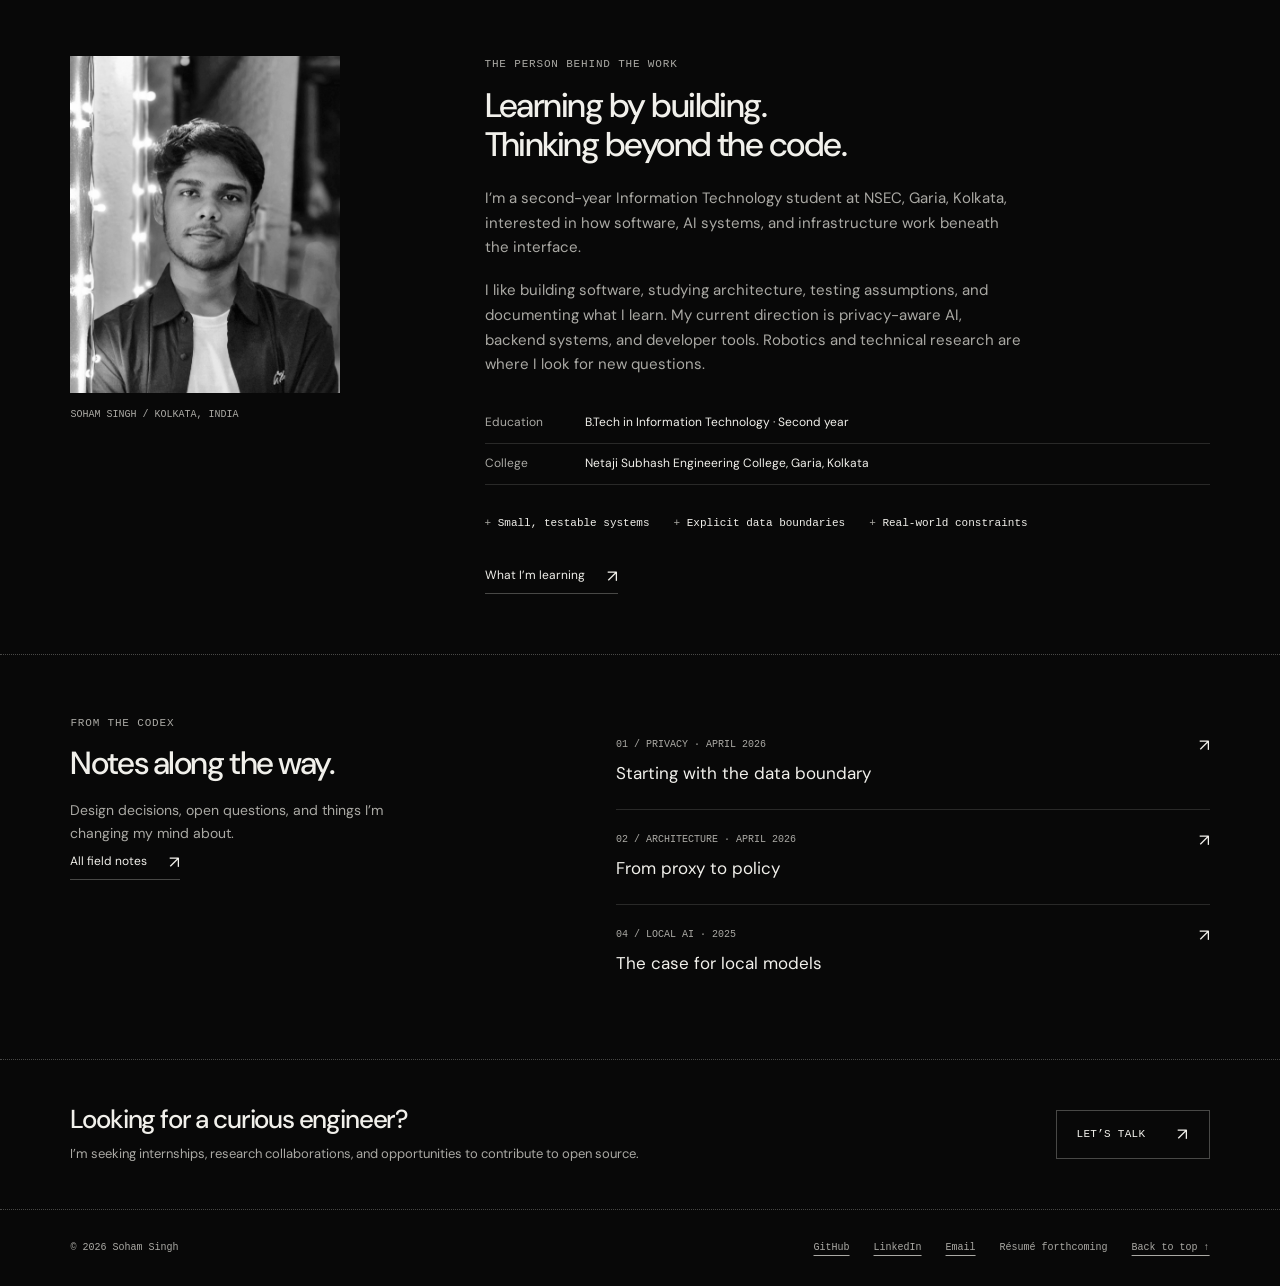
==== commit 4bdad3ae: "new changes" ====
--- a/index.html
+++ b/index.html
@@ -43,9 +43,9 @@
         <button class="menu-toggle" type="button" hidden aria-expanded="false" aria-controls="site-nav">Menu <span class="menu-lines" aria-hidden="true"></span></button>
       </div>
       <nav id="site-nav" class="site-nav" aria-label="Primary">
-        <a href="index.html" aria-current="page">Overview</a>
-        <a href="systems.html">Systems</a>
-        <a href="lab.html">Lab</a>
+        <a href="index.html" aria-current="page">Home</a>
+        <a href="systems.html">Projects</a>
+        <a href="lab.html">Skills &amp; Lab</a>
         <a href="codex.html">Codex</a>
         <a href="contact.html">Contact</a>
       </nav>
@@ -54,13 +54,18 @@
     <main id="main">
       <section class="hero" aria-labelledby="hero-title">
         <div class="hero-copy">
-          <p class="eyebrow">/ 01 — Personal portfolio</p>
+          <p class="eyebrow">Software engineering · AI systems · Privacy</p>
           <h1 id="hero-title" class="display-title">BUILDING<br>PRIVATE<br>AI SYSTEMS.</h1>
-          <p class="hero-intro"><strong>I’m Soham Singh.</strong> An IT student in Kolkata, working on the boundaries between AI, sensitive data, and the people who use it.</p>
+          <p class="hero-positioning">Software that respects data boundaries.</p>
+                    <p class="hero-intro"><strong>I’m Soham Singh</strong>, a second-year B.Tech Information Technology student at NSEC, Kolkata. I explore AI systems, backend engineering, and privacy-focused software through prototypes and the decisions behind them.</p>
           <div class="hero-actions">
-            <a class="button" href="systems.html">Explore the work <span class="arrow" aria-hidden="true">↗</span></a>
-            <a class="text-link" href="contact.html">Get in touch <span class="arrow" aria-hidden="true">↗</span></a>
+            <a class="button button-primary" href="systems.html">Explore projects <span class="arrow" aria-hidden="true">↗</span></a>
+            <span class="button button-unavailable" data-resume-slot="hero" aria-disabled="true" aria-describedby="resume-note">Download résumé</span>
+            <a class="text-link" href="contact.html">Contact me <span class="arrow" aria-hidden="true">↗</span></a>
           </div>
+          <p id="resume-note" class="resume-note">Résumé not available yet. My projects and professional profiles are available below.</p>
+          <!-- Update or remove this message when the internship search changes. -->
+          <p class="opportunity-note">Seeking software, backend, and AI engineering internships.</p>
         </div>
         <figure class="hero-art">
           <svg viewBox="0 0 500 460" xmlns="http://www.w3.org/2000/svg" role="img" aria-labelledby="boundary-title boundary-desc">
@@ -110,7 +115,7 @@
 
       <div class="hero-bottom">
         <span>Kolkata, India / IST</span>
-        <a href="systems.html#foretyx">Currently designing Foretyx ↗</a>
+        <a href="systems.html#foretyx">Designing Arbiter at Foretyx ↗</a>
         <span>AI · Privacy · Hardware</span>
       </div>
 
@@ -119,56 +124,122 @@
           <h2 id="work-title">Selected work</h2>
           <p class="eyebrow">Projects &amp; system designs / 01–03</p>
         </header>
-        <div class="featured-work">
-          <figure class="feature-visual">
-            <svg viewBox="0 0 380 310" xmlns="http://www.w3.org/2000/svg" role="img" aria-labelledby="filter-title filter-desc">
-              <title id="filter-title">Foretyx — an explicit privacy boundary</title>
-              <desc id="filter-desc">Data fields enter a policy boundary. Restricted fields are withheld; permitted fields continue to the model. This is a concept illustration, not a live demonstration.</desc>
-              <g fill="none" stroke="currentColor" stroke-width="1">
-                <path d="M132 30h116v246H132z" stroke-dasharray="2 5" opacity=".5"/>
-                <path d="M25 102h107m116 0h107M25 144h107M25 186h107m116 0h107" opacity=".5"/>
-                <rect x="151" y="83" width="78" height="38"/>
-                <rect x="151" y="125" width="78" height="38" fill="currentColor" fill-opacity=".08"/>
-                <rect x="151" y="167" width="78" height="38"/>
-                <path d="m163 101 5 5 10-10m-15 89 5 5 10-10"/>
-                <path d="m164 140 10 10m0-10-10 10"/>
-                <path d="m342 97 6 5-6 5m0 74 6 5-6 5"/>
-                <path d="M190 207v27m-5-5 5 5 5-5" opacity=".5"/>
-              </g>
-              <g fill="currentColor" font-family="monospace" font-size="10">
-                <text x="25" y="84" opacity=".65">DATA IN</text>
-                <text x="267" y="84" opacity=".65">MODEL</text>
-                <text x="186" y="106">ALLOW</text>
-                <text x="186" y="148">HOLD</text>
-                <text x="186" y="190">ALLOW</text>
-                <text x="153" y="255" opacity=".65">POLICY CHECK</text>
-                <text x="151" y="18">F O R E T Y X</text>
-                <text x="28" y="293" opacity=".55">APPLICATION</text>
-                <text x="274" y="293" opacity=".55">AI PROVIDER</text>
-              </g>
-            </svg>
-            <figcaption class="figure-caption">Concept / Decide what crosses the boundary before a request leaves the application.</figcaption>
-          </figure>
-          <div class="feature-copy">
-            <p class="eyebrow">01 / Current focus</p>
-            <h3>Foretyx</h3>
-            <p>AI integration shouldn’t mean giving up control of sensitive data. I’m designing a middleware layer that combines access policy, PII filtering, and anonymization before data reaches a model.</p>
-            <dl class="meta-list">
-              <div><dt>Field</dt><dd>AI data privacy infrastructure</dd></div>
-              <div><dt>Focus</dt><dd>Permissions, filtering, safe data flows</dd></div>
-              <div><dt>Stage</dt><dd>Early design &amp; feasibility</dd></div>
-            </dl>
-            <a class="button button-primary" href="systems.html#foretyx">Inside the design <span class="arrow" aria-hidden="true">↗</span></a>
-          </div>
-        </div>
-        <div class="work-list">
-          <a class="work-row" href="systems.html#browser-chatbot">
-            <span class="eyebrow">02</span><h3>AI Browser Chatbot</h3><span class="work-summary">Browser interface. Local models. Ollama.</span><span class="arrow" aria-hidden="true">↗</span>
-          </a>
-          <a class="work-row" href="systems.html#home-automation">
-            <span class="eyebrow">03</span><h3>Smart Home Automation</h3><span class="work-summary">Local control for everyday hardware.</span><span class="arrow" aria-hidden="true">↗</span>
-          </a>
-        </div>
+        <p class="section-intro">The problems I’m exploring and how I plan to test the solutions. Each case study separates design intent from implementation evidence.</p>
+        <div class="project-grid">
+          <article class="project-card" aria-labelledby="card-foretyx-name">
+            <figure class="project-visual"><svg class="project-diagram" viewBox="0 0 520 390" xmlns="http://www.w3.org/2000/svg" role="img" aria-labelledby="card-foretyx-diagram-title card-foretyx-diagram-desc">
+                <title id="card-foretyx-diagram-title">Proposed Arbiter AI request boundary — not verified runtime</title>
+                <desc id="card-foretyx-diagram-desc">Application and identity context enter a policy check. Denied requests stop. Allowed requests pass through PII filtering and redaction or scoped pseudonymization before reaching an AI provider. Decisions feed an audit record.</desc>
+                <g fill="none" stroke="currentColor" stroke-width="1.5">
+                  <rect x="24" y="24" width="300" height="58"/>
+                  <path d="M174 82v36m-6-8 6 8 6-8"/>
+                  <rect x="24" y="118" width="300" height="58"/>
+                  <path d="M174 176v36m-6-8 6 8 6-8M324 147h54m-8-6 8 6-8 6"/>
+                  <rect x="378" y="126" width="118" height="42"/>
+                  <rect x="24" y="212" width="300" height="58"/>
+                  <path d="M174 270v36m-6-8 6 8 6-8"/>
+                  <rect x="24" y="306" width="300" height="58"/>
+                  <path d="M342 100v188" stroke-dasharray="3 6" opacity="0.5"/>
+                  <path d="M324 241h113v65" stroke-dasharray="4 5"/>
+                  <rect x="378" y="306" width="118" height="58"/>
+                </g>
+                <g fill="currentColor" font-family="monospace" font-size="13" text-anchor="middle">
+                  <text x="174" y="49">APPLICATION</text><text x="174" y="68" font-size="11">Request + identity context</text>
+                  <text x="174" y="143">POLICY / ACCESS CHECK</text><text x="174" y="162" font-size="11">Role · data · destination</text>
+                  <text x="437" y="152">DENY / STOP</text>
+                  <text x="174" y="237">PII FILTER</text><text x="174" y="256" font-size="11">Redact / pseudonymize</text>
+                  <text x="174" y="340">AI PROVIDER</text>
+                  <text x="437" y="331">AUDIT</text><text x="437" y="350" font-size="11">Decisions only</text>
+                </g>
+              </svg><figcaption>Proposed architecture / not a product screenshot</figcaption></figure>
+            <div class="project-card-body">
+              <p class="eyebrow">01 / Design & feasibility</p>
+              <h3 id="card-foretyx-name">Foretyx / Arbiter</h3>
+              <p>A proposed policy-aware gateway for sensitive data shared with AI applications.</p>
+              <p class="project-tags">Policy evaluation · PII redaction · Audit design</p>
+              <a class="text-link" href="systems.html#foretyx">View Arbiter case study <span class="arrow" aria-hidden="true">↗</span></a>
+              <p class="resource-note">Product implementation not verified. Source and demo links will be added when available.</p>
+            </div>
+          </article>
+          <article class="project-card" aria-labelledby="card-browser-chatbot-name">
+            <figure class="project-visual"><svg class="project-diagram" viewBox="0 0 520 390" xmlns="http://www.w3.org/2000/svg" role="img" aria-labelledby="card-browser-diagram-title card-browser-diagram-desc">
+                <title id="card-browser-diagram-title">Proposed browser chatbot local inference flow — not verified runtime</title>
+                <desc id="card-browser-diagram-desc">In this proposed architecture, user-approved page context would join a prompt in the HTML and JavaScript interface. A local REST request goes to Ollama, which runs DeepSeek or LLaMA on the machine and returns a response.</desc>
+                <g fill="none" stroke="currentColor" stroke-width="1.5">
+                  <path d="M24 38h472v328H24z" stroke-dasharray="3 6" opacity="0.5"/>
+                  <rect x="54" y="70" width="180" height="62"/>
+                  <rect x="286" y="70" width="180" height="62"/>
+                  <path d="M234 101h52m-8-6 8 6-8 6M376 132v54m-6-8 6 8 6-8"/>
+                  <rect x="286" y="186" width="180" height="62"/>
+                  <path d="M286 217h-52m8-6-8 6 8 6"/>
+                  <rect x="54" y="186" width="180" height="62"/>
+                  <path d="M144 248v58h232v-58"/>
+                </g>
+                <g fill="currentColor" font-family="monospace" font-size="13" text-anchor="middle">
+                  <text x="260" y="25" font-size="11">LOCAL MACHINE BOUNDARY</text>
+                  <text x="144" y="96">PAGE CONTEXT</text><text x="144" y="116" font-size="11">Explicit permission</text>
+                  <text x="376" y="96">CHAT INTERFACE</text><text x="376" y="116" font-size="11">HTML + JavaScript</text>
+                  <text x="401" y="165" font-size="11">REST ↓</text>
+                  <text x="376" y="212">OLLAMA</text><text x="376" y="232" font-size="11">Local runtime</text>
+                  <text x="144" y="212">MODEL</text><text x="144" y="232" font-size="11">DeepSeek / LLaMA</text>
+                  <text x="260" y="335" font-size="11">Response returns to the interface</text>
+                </g>
+              </svg><figcaption>Proposed architecture / not a product screenshot</figcaption></figure>
+            <div class="project-card-body">
+              <p class="eyebrow">02 / Design documented</p>
+              <h3 id="card-browser-chatbot-name">AI Browser Chatbot</h3>
+              <p>A browser interface concept for explicit local model selection and permissioned page context.</p>
+              <p class="project-tags">HTML / JavaScript · Ollama integration plan</p>
+              <a class="text-link" href="systems.html#browser-chatbot">View chatbot case study <span class="arrow" aria-hidden="true">↗</span></a>
+              <p class="resource-note">Runtime and extension not verified. Source and demo links will be added when available.</p>
+            </div>
+          </article>
+          <article class="project-card" aria-labelledby="card-home-automation-name">
+            <figure class="project-visual"><svg class="project-diagram" viewBox="0 0 520 390" xmlns="http://www.w3.org/2000/svg" role="img" aria-labelledby="card-home-diagram-title card-home-diagram-desc">
+                <title id="card-home-diagram-title">Proposed local home control network — not verified hardware</title>
+                <desc id="card-home-diagram-desc">A mobile interface connects over the local network to an SBC hub with scheduling and local inference. WiFi links the hub to relay modules, which switch appliances. Manual overrides and electrical protection are required at the device boundary.</desc>
+                <g fill="none" stroke="currentColor" stroke-width="1.5">
+                  <rect x="160" y="24" width="200" height="52"/>
+                  <path d="M260 76v38m-6-8 6 8 6-8"/>
+                  <rect x="110" y="114" width="300" height="76"/>
+                  <path d="M260 190v34M90 258v-34h340v34M260 224v34"/>
+                  <rect x="24" y="258" width="132" height="48"/>
+                  <rect x="194" y="258" width="132" height="48"/>
+                  <rect x="364" y="258" width="132" height="48"/>
+                  <path d="M90 306v28m170-28v28m170-28v28M24 334h472"/>
+                </g>
+                <g fill="currentColor" font-family="monospace" font-size="13" text-anchor="middle">
+                  <text x="260" y="55">MOBILE UI</text>
+                  <text x="333" y="99" font-size="11">Local network</text>
+                  <text x="260" y="141">CENTRAL HUB / SBC</text>
+                  <text x="260" y="162" font-size="11">Schedules + local inference</text>
+                  <text x="260" y="179" font-size="11">Custom PCB direction</text>
+                  <text x="304" y="214" font-size="11">WiFi</text>
+                  <text x="90" y="287">RELAY 01</text><text x="260" y="287">RELAY 02</text><text x="430" y="287">RELAY 03</text>
+                  <text x="260" y="356" font-size="11">APPLIANCES / MANUAL OVERRIDE / PROTECTION</text>
+                  <text x="260" y="379" font-size="11">Cloud connection is not the control path</text>
+                </g>
+              </svg><figcaption>Proposed architecture / not a product screenshot</figcaption></figure>
+            <div class="project-card-body">
+              <p class="eyebrow">03 / Hardware concept</p>
+              <h3 id="card-home-automation-name">Smart Home Automation</h3>
+              <p>A local-control hardware concept that prioritizes manual control and recovery before prediction.</p>
+              <p class="project-tags">SBC direction · WiFi control · Relay planning</p>
+              <a class="text-link" href="systems.html#home-automation">View automation case study <span class="arrow" aria-hidden="true">↗</span></a>
+              <p class="resource-note">Firmware and prototype not verified. Source and demo links will be added when available.</p>
+            </div>
+          </article>
+        </div>
+      </section>
+
+      <section class="section" aria-labelledby="strengths-title">
+        <header class="section-heading"><h2 id="strengths-title">What I bring to the work</h2><a class="text-link" href="lab.html#skills">Skills &amp; learning context <span class="arrow" aria-hidden="true">↗</span></a></header>
+        <div class="strength-grid">
+          <div><p class="eyebrow">Applied in this site</p><h3>Web fundamentals</h3><p>Semantic HTML, responsive CSS, native JavaScript, accessible navigation, and explicit request failure states.</p></div>
+          <div><p class="eyebrow">Documented learning</p><h3>Systems &amp; local AI</h3><p>C, Java, Python, data structures, and the request boundaries around local model integration.</p></div>
+          <div><p class="eyebrow">Working practice</p><h3>Evidence over claims</h3><p>Architecture notes, small acceptance criteria, and browser checks that can be rerun rather than taken on trust.</p></div>
+        </div>
+        <p class="section-evidence">A working implementation you can inspect: <a href="https://github.com/Som007-builds/Portfolio-Neumorphism" target="_blank" rel="noopener noreferrer">portfolio source on GitHub</a>. The featured product concepts have separate evidence boundaries.</p>
       </section>
 
       <section class="section" aria-labelledby="about-title">
@@ -180,8 +251,9 @@
           <div class="about-copy">
             <p class="eyebrow">The person behind the work</p>
             <h2 id="about-title">Learning by building.<br>Thinking beyond the code.</h2>
-            <p>I’m a first-year Information Technology student at Netaji Subhash Engineering College, Kolkata. My interests sit around local AI, privacy engineering, and the hardware that brings software into everyday life.</p>
-            <p>I like tracing a system from input to outcome: where the data goes, which assumptions hold it together, and what happens when something fails. These projects are how I’m learning to ask better questions—and test the answers.</p>
+            <p>I’m a second-year Information Technology student at NSEC, Garia, Kolkata, interested in how software, AI systems, and infrastructure work beneath the interface.</p>
+            <p>I like building software, studying architecture, testing assumptions, and documenting what I learn. My current direction is privacy-aware AI, backend systems, and developer tools. Robotics and technical research are where I look for new questions.</p>
+                        <dl class="meta-list education-block"><div><dt>Education</dt><dd>B.Tech in Information Technology · Second year</dd></div><div><dt>College</dt><dd>Netaji Subhash Engineering College, Garia, Kolkata</dd></div></dl>
             <ul class="approach-list"><li>Small, testable systems</li><li>Explicit data boundaries</li><li>Real-world constraints</li></ul>
             <a class="text-link" href="lab.html">What I’m learning <span class="arrow" aria-hidden="true">↗</span></a>
           </div>
@@ -203,7 +275,7 @@
       </section>
 
       <section class="contact-strip" aria-labelledby="talk-title">
-        <div><h2 id="talk-title">Something worth working on?</h2><p>Open to collaborations, thoughtful feedback, and a good conversation.</p></div>
+        <div><h2 id="talk-title">Looking for a curious engineer?</h2><p>I’m seeking internships, research collaborations, and opportunities to contribute to open source.</p></div>
         <a class="button" href="contact.html">Let’s talk <span class="arrow" aria-hidden="true">↗</span></a>
       </section>
     </main>
@@ -214,6 +286,7 @@
         <a href="https://github.com/Som007-builds" target="_blank" rel="noopener noreferrer">GitHub</a>
         <a href="https://www.linkedin.com/in/soham-singh-a21688307/" target="_blank" rel="noopener noreferrer">LinkedIn</a>
         <a href="mailto:sohamsingh572@gmail.com">Email</a>
+        <span class="resume-unavailable" data-resume-slot="footer" aria-label="Résumé not available yet">Résumé forthcoming</span>
         <a href="#main">Back to top ↑</a>
       </div>
     </footer>
--- a/styles.css
+++ b/styles.css
@@ -1,7 +1,7 @@
 /* A shared, deliberately small visual system. Dark is the default edition. */
 :root {
   color-scheme: dark;
-  --outer: #171717;
+
   --paper: #080808;
   --surface: #101010;
   --ink: #f1f0eb;
@@ -11,11 +11,12 @@
   --sans: 'DM Sans', Arial, sans-serif;
   --mono: 'Courier New', monospace;
   --pixel: 'Silkscreen', 'Courier New', monospace;
-  --gutter: clamp(24px, 5.5vw, 76px);
+  --gutter: max(clamp(24px, 5.5vw, 76px), calc((100vw - 1168px) / 2));
+  --ease-out: cubic-bezier(.22, 1, .36, 1);
 }
 :root[data-theme='light'] {
   color-scheme: light;
-  --outer: #d9d8d2;
+
   --paper: #f4f3ed;
   --surface: #eae9e3;
   --ink: #151515;
@@ -25,7 +26,7 @@
 }
 *, *::before, *::after { box-sizing: border-box; }
 html { scroll-behavior: smooth; scroll-padding-top: 28px; }
-body { margin: 0; background: var(--outer); color: var(--ink); font-family: var(--sans); font-size: 16px; line-height: 1.65; -webkit-font-smoothing: antialiased; }
+body { margin: 0; background: var(--paper); color: var(--ink); font-family: var(--sans); font-size: 16px; line-height: 1.65; -webkit-font-smoothing: antialiased; }
 [hidden] { display: none !important; }
 ::selection { background: var(--ink); color: var(--paper); }
 a { color: inherit; text-decoration-thickness: 1px; text-underline-offset: 5px; }
@@ -40,7 +41,7 @@
 h1, h2, h3 { font-weight: 500; line-height: 1.15; }
 h2 { font-size: clamp(26px, 3.2vw, 40px); letter-spacing: -.045em; }
 h3 { font-size: 21px; letter-spacing: -.025em; }
-.site-shell { max-width: 1320px; margin: 32px auto; background: var(--paper); border: 1px solid var(--quiet-line); }
+.site-shell { width: 100%; margin: 0; background: var(--paper); }
 .skip-link { position: fixed; left: 20px; top: 12px; z-index: 10; padding: 12px 20px; background: var(--ink); color: var(--paper); transform: translateY(-160%); }
 .skip-link:focus { transform: translateY(0); }
 .site-header { min-height: 112px; padding: 28px var(--gutter); display: flex; align-items: center; flex-wrap: wrap; gap: 24px; }
@@ -51,12 +52,16 @@
 .site-nav { order: 2; margin-left: auto; display: flex; gap: 26px; }
 .site-nav a { text-decoration: none; font-size: 12px; color: var(--muted); padding: 12px 0; position: relative; }
 .site-nav a:hover, .site-nav a[aria-current] { color: var(--ink); }
-.site-nav a[aria-current]::after { content: ''; position: absolute; bottom: 5px; left: 0; width: 16px; height: 2px; background: currentColor; }
+.site-nav a::after { content: ''; position: absolute; bottom: 5px; left: 0; width: 100%; height: 1px; background: currentColor; transform: scaleX(0); transform-origin: left; transition: transform .3s var(--ease-out); }
+.site-nav a:hover::after, .site-nav a:focus-visible::after { transform: scaleX(1); }
+.site-nav a[aria-current]::after { width: 16px; height: 2px; transform: scaleX(1); }
 .theme-toggle, .menu-toggle { background: none; border: 0; min-height: 44px; padding: 8px 0; font-family: var(--mono); font-size: 11px; text-transform: uppercase; }
 .theme-toggle { border-left: 1px solid var(--line); padding-left: 22px; }
 .menu-toggle { align-items: center; gap: 16px; }
-.menu-lines { width: 24px; height: 14px; border-top: 1px solid currentColor; border-bottom: 1px solid currentColor; position: relative; }
-.menu-lines::after { content: ''; position: absolute; width: 15px; right: 0; top: 5px; border-top: 1px solid currentColor; }
+.menu-lines { width: 24px; height: 14px; border-top: 1px solid currentColor; border-bottom: 1px solid currentColor; position: relative; transition: transform .3s var(--ease-out), border-color .2s; }
+.menu-lines::after { content: ''; position: absolute; width: 15px; right: 0; top: 5px; border-top: 1px solid currentColor; transition: transform .3s var(--ease-out), width .3s var(--ease-out), top .3s var(--ease-out); }
+.menu-open .menu-lines { transform: translateY(6px) rotate(-45deg); border-bottom-color: transparent; }
+.menu-open .menu-lines::after { width: 24px; top: -1px; transform: rotate(90deg); }
 .eyebrow { font: 11px/1.6 var(--mono); letter-spacing: .075em; text-transform: uppercase; color: var(--muted); }
 .muted { color: var(--muted); }
 .display-title { font-family: var(--pixel); font-weight: 400; font-size: clamp(40px, 5.7vw, 76px); letter-spacing: -.07em; line-height: 1.14; }
@@ -66,14 +71,15 @@
 .hero-intro { color: var(--muted); max-width: 380px; font-size: 15px; }
 .hero-intro strong { font-weight: 500; color: var(--ink); }
 .hero-actions { margin-top: 30px; display: flex; flex-wrap: wrap; align-items: center; gap: 24px; }
-.button { display: inline-flex; justify-content: space-between; align-items: center; gap: 32px; min-height: 49px; padding: 13px 20px; border: 1px solid var(--line); text-decoration: none; font: 11px/1.5 var(--mono); text-transform: uppercase; letter-spacing: .025em; background: transparent; color: var(--ink); transition: background-color .16s, color .16s, border-color .16s; }
+.button { display: inline-flex; justify-content: space-between; align-items: center; gap: 32px; min-height: 49px; padding: 13px 20px; border: 1px solid var(--line); text-decoration: none; font: 11px/1.5 var(--mono); text-transform: uppercase; letter-spacing: .025em; background: transparent; color: var(--ink); transition: background-color .2s, color .2s, border-color .2s, transform .3s var(--ease-out); }
 .button:hover { background: var(--ink); color: var(--paper); border-color: var(--ink); }
 .button-primary { background: var(--ink); color: var(--paper); border-color: var(--ink); }
 .button-primary:hover { background: var(--paper); color: var(--ink); }
 .button:disabled { cursor: wait; opacity: .6; }
 .text-link { display: inline-flex; align-items: center; gap: 22px; font-size: 12px; text-decoration: none; border-bottom: 1px solid var(--line); padding: 7px 0; }
 .text-link:hover { border-color: var(--ink); }
-.arrow { font-family: var(--sans); font-size: 17px; line-height: 1; }
+.arrow { font-family: var(--sans); font-size: 17px; line-height: 1; transition: transform .3s var(--ease-out); }
+a:hover > .arrow, button:not(:disabled):hover > .arrow { transform: translate(3px, -3px); }
 .hero-art { position: relative; }
 .hero-art svg { width: 100%; height: auto; }
 .hero-art figcaption { margin-top: 4px; display: flex; justify-content: space-between; gap: 20px; }
@@ -94,7 +100,7 @@
 .meta-list dd { margin: 0; }
 .work-list { margin-top: 48px; border-top: 1px solid var(--quiet-line); }
 .work-row { padding: 25px 0; display: grid; grid-template-columns: 40px 1fr 1fr auto; align-items: center; gap: 20px; border-bottom: 1px solid var(--quiet-line); text-decoration: none; }
-.work-row h3 { font-size: 19px; }
+.work-row h3 { font-size: 19px; transition: transform .3s var(--ease-out); }
 .work-row .work-summary { color: var(--muted); font-size: 12px; }
 .work-row:hover h3 { text-decoration: underline; text-underline-offset: 5px; }
 .about-layout { display: grid; grid-template-columns: .65fr 1.35fr; gap: 65px; align-items: start; }
@@ -171,9 +177,13 @@
 .channel-list a:hover { text-decoration: underline; }
 .channel-list small { display: block; font: 10px/1.5 var(--mono); color: var(--muted); margin-bottom: 6px; text-transform: uppercase; }
 .contact-aside .meta-list { margin-top: 36px; }
-@media (min-width: 1440px) { .site-shell { margin-top: 48px; margin-bottom: 48px; } }
+@media (hover: hover) and (pointer: fine) {
+  .button:not(:disabled):hover { transform: translateY(-2px); }
+  .button:not(:disabled):active { transform: translateY(0); }
+  .work-row:hover h3 { transform: translateX(4px); }
+}
 @media (max-width: 1050px) {
-  .site-shell { margin: 20px; }
+
   .site-nav { gap: 18px; }
   .brand-name { display: none; }
   .hero { gap: 20px; }
@@ -184,7 +194,7 @@
 }
 @media (max-width: 760px) {
   :root { --gutter: 26px; }
-  .site-shell { margin: 12px; }
+
   .site-header { min-height: 88px; padding-top: 20px; padding-bottom: 20px; gap: 12px; }
   .brand-name { display: inline; }
   .header-controls { margin-left: auto; order: 2; gap: 20px; }
@@ -193,7 +203,7 @@
   .site-nav a { font-size: 12px; }
   .nav-enhanced .menu-toggle:not([hidden]) { display: inline-flex; }
   .nav-enhanced .site-nav { display: none; }
-  .nav-enhanced .site-header.menu-open .site-nav { display: flex; flex-direction: column; align-items: stretch; gap: 0; padding-top: 14px; border-top: 1px dotted var(--line); }
+  .nav-enhanced .site-header.menu-open .site-nav { display: flex; flex-direction: column; align-items: stretch; gap: 0; padding-top: 14px; border-top: 1px dotted var(--line); animation: menu-enter .25s var(--ease-out); }
   .nav-enhanced .site-nav a { font-size: 15px; padding: 14px 0; }
   .nav-enhanced .site-nav a[aria-current]::after { left: auto; right: 0; bottom: 24px; }
   .hero { grid-template-columns: 1fr; padding-top: 35px; padding-bottom: 32px; }
@@ -232,13 +242,19 @@
 }
 @media (max-width: 380px) {
   :root { --gutter: 20px; }
-  .site-shell { margin: 8px; }
+
   .brand-name { display: none; }
   .hero h1, .display-title { font-size: 31px; }
   .form-row { grid-template-columns: 1fr; gap: 0; }
   .hero-actions { gap: 14px; }
 }
+@keyframes menu-enter {
+  from { opacity: 0; transform: translateY(-6px); }
+  to { opacity: 1; transform: translateY(0); }
+}
 @media (prefers-reduced-motion: reduce) {
   html { scroll-behavior: auto; }
   *, *::before, *::after { transition: none !important; animation: none !important; }
-}
+  a:hover > .arrow, button:not(:disabled):hover > .arrow,
+  .button:not(:disabled):hover, .work-row:hover h3 { transform: none; }
+}
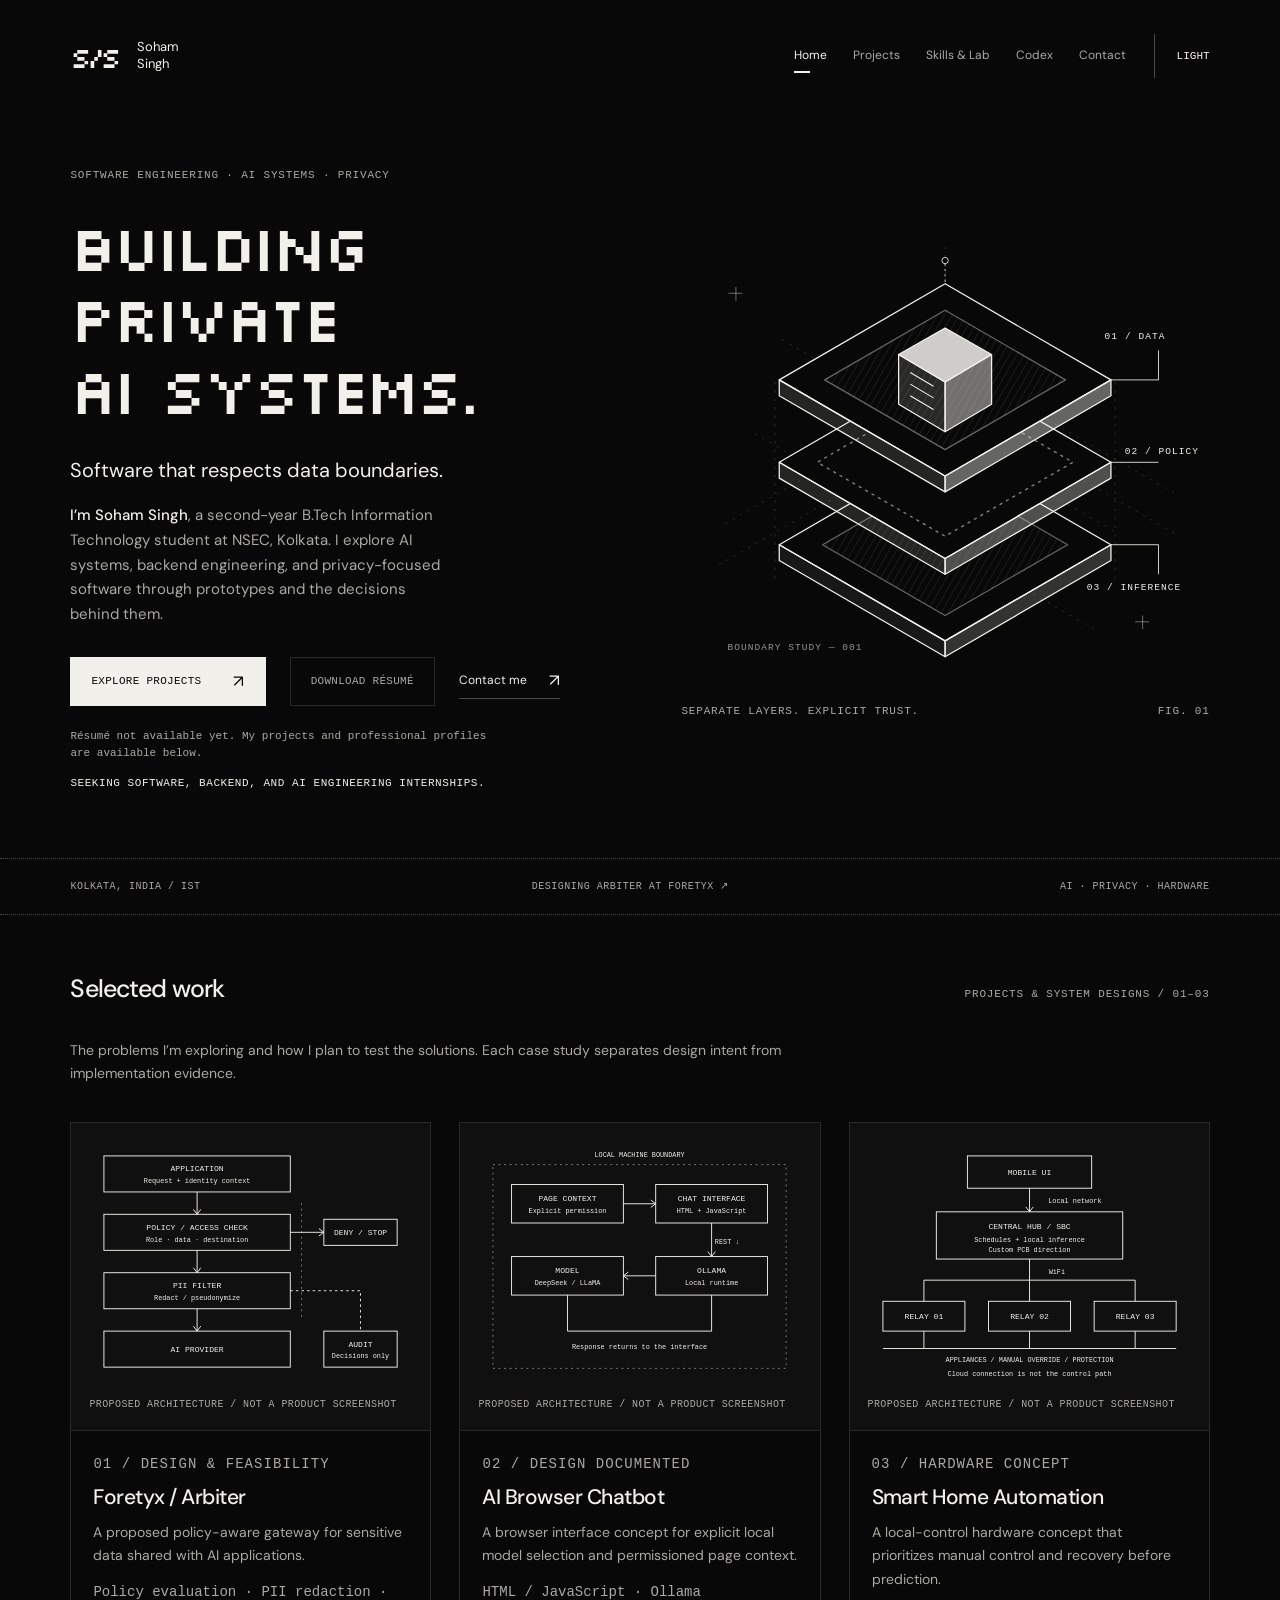
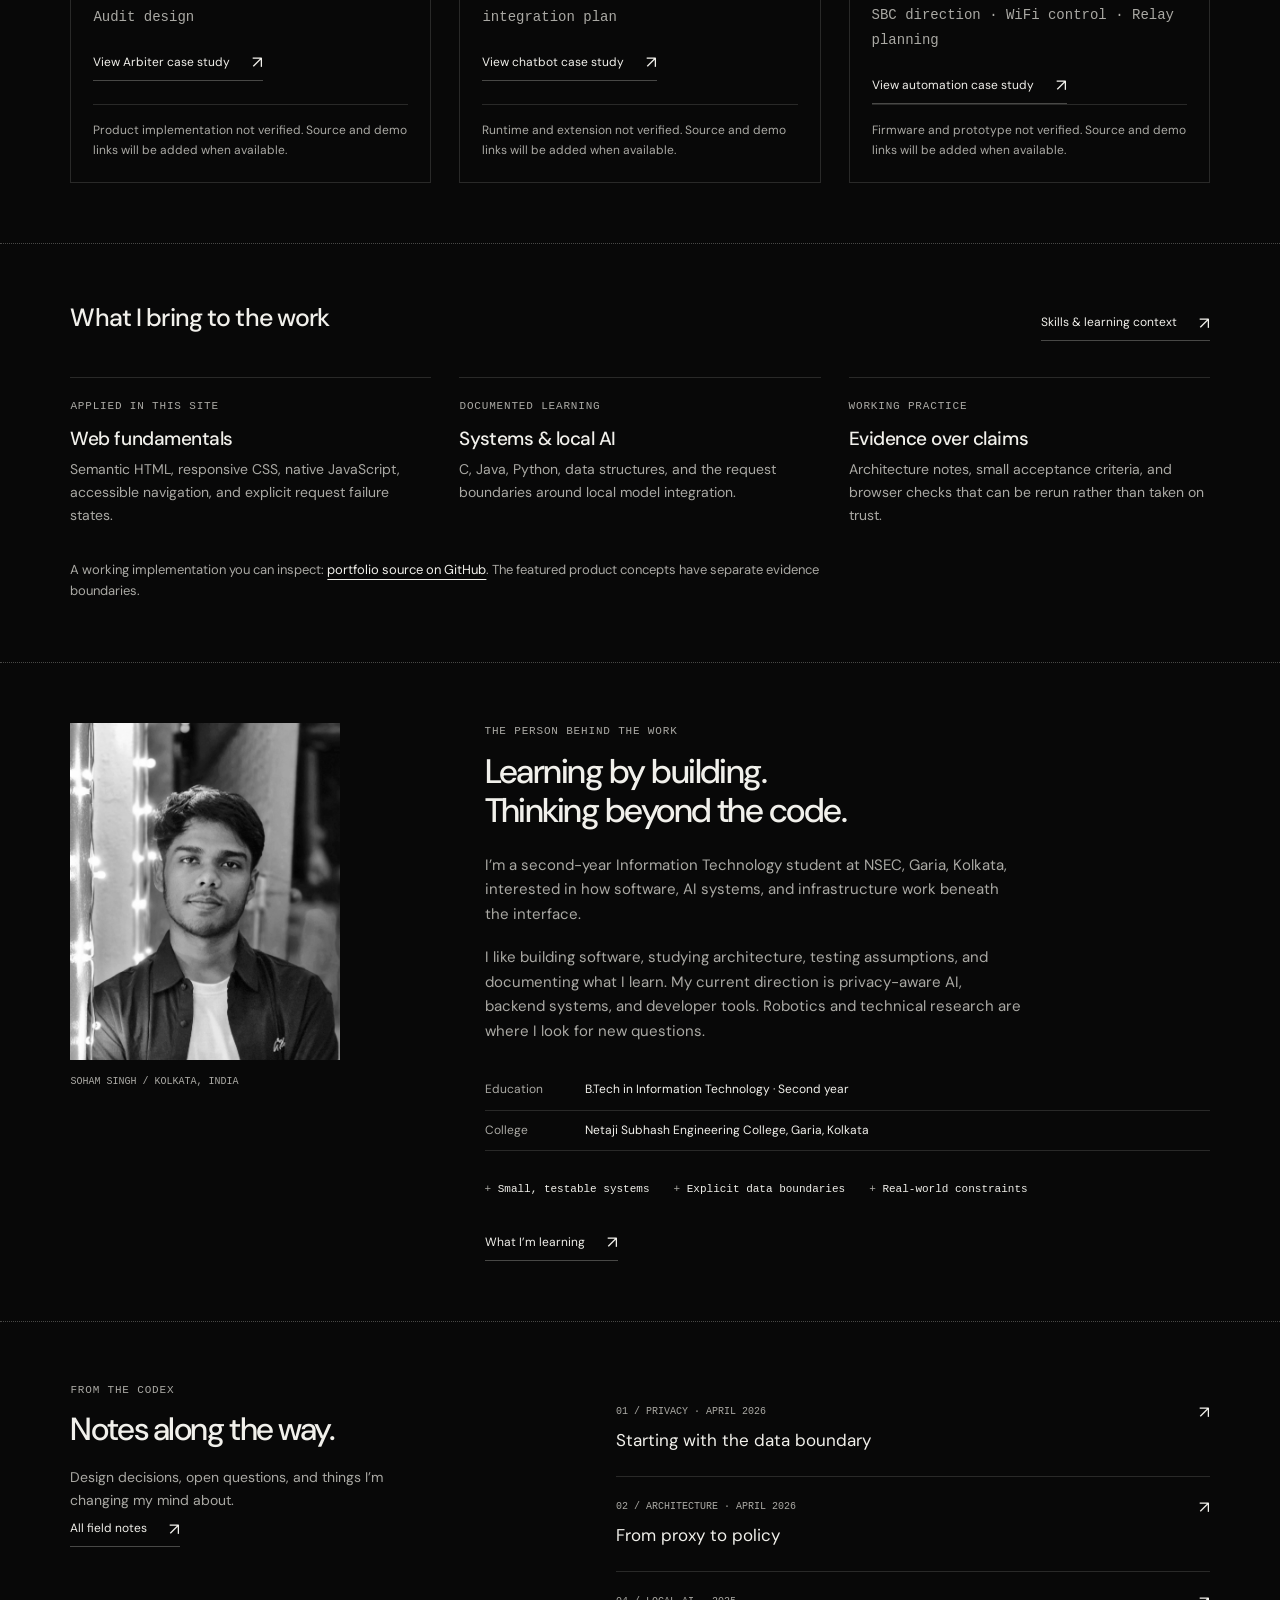
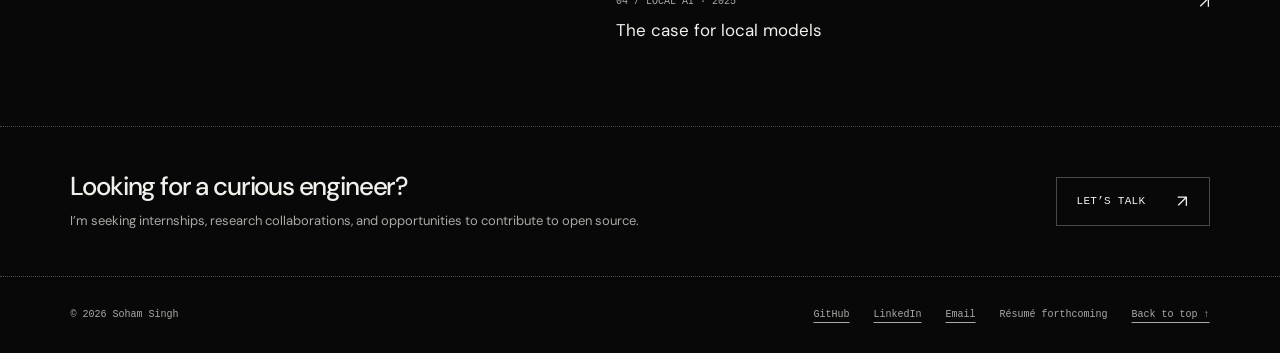
==== commit e7c40bed: "Complete portfolio overhaul: styling, skills, metadata, tests Style the home project cards, strength" ====
--- a/index.html
+++ b/index.html
@@ -3,15 +3,24 @@
 <head>
   <meta charset="utf-8">
   <meta name="viewport" content="width=device-width, initial-scale=1">
-  <meta name="description" content="Soham Singh — IT student at NSEC, Kolkata. Exploring privacy-first AI systems, local inference, and hardware. Currently designing Foretyx.">
+  <meta name="description" content="Soham Singh — second-year B.Tech IT student at NSEC, Kolkata. Design case studies and field notes on privacy-first AI, local inference, and backend systems. Seeking internships.">
   <meta name="author" content="Soham Singh">
+  <link rel="canonical" href="https://sohamsingh.indevs.in/">
+  <link rel="icon" href="assets/favicon.svg" type="image/svg+xml">
   <meta property="og:type" content="website">
+  <meta property="og:url" content="https://sohamsingh.indevs.in/">
   <meta property="og:title" content="Soham Singh — Private AI, considered systems">
-  <meta property="og:description" content="Selected projects and field notes on AI privacy, local models, and the systems around them.">
+  <meta property="og:description" content="Design case studies and field notes on AI privacy, local models, and the systems around them.">
   <meta property="og:site_name" content="Soham Singh">
-  <meta name="twitter:card" content="summary">
+  <meta property="og:image" content="https://sohamsingh.indevs.in/assets/social-preview.png">
+  <meta property="og:image:width" content="1200">
+  <meta property="og:image:height" content="630">
+  <meta property="og:image:alt" content="Soham Singh — Building private AI systems">
+  <meta name="twitter:card" content="summary_large_image">
   <meta name="twitter:title" content="Soham Singh — Private AI, considered systems">
-  <meta name="twitter:description" content="Selected projects and field notes on AI privacy, local models, and the systems around them.">
+  <meta name="twitter:description" content="Design case studies and field notes on AI privacy, local models, and the systems around them.">
+  <meta name="twitter:image" content="https://sohamsingh.indevs.in/assets/social-preview.png">
+  <meta name="twitter:image:alt" content="Soham Singh — Building private AI systems">
   <title>Soham Singh — Private AI, considered systems</title>
   <link rel="preconnect" href="https://fonts.googleapis.com">
   <link rel="preconnect" href="https://fonts.gstatic.com" crossorigin>
@@ -23,10 +32,11 @@
     "@context": "https://schema.org",
     "@type": "Person",
     "name": "Soham Singh",
+    "url": "https://sohamsingh.indevs.in/",
     "sameAs": ["https://github.com/Som007-builds", "https://www.linkedin.com/in/soham-singh-a21688307/"],
-    "description": "IT student at NSEC Kolkata exploring privacy-first AI systems and designing Foretyx.",
+    "description": "Second-year B.Tech Information Technology student at NSEC, Garia, Kolkata, exploring privacy-first AI systems, backend engineering, and local inference.",
     "affiliation": {"@type": "CollegeOrUniversity", "name": "Netaji Subhash Engineering College"},
-    "knowsAbout": ["Artificial Intelligence", "AI Privacy", "Local Inference", "Systems Design"]
+    "knowsAbout": ["Artificial Intelligence", "AI Privacy", "Local Inference", "Backend Systems", "Systems Design"]
   }
   </script>
 </head>
@@ -128,7 +138,7 @@
         <div class="project-grid">
           <article class="project-card" aria-labelledby="card-foretyx-name">
             <figure class="project-visual"><svg class="project-diagram" viewBox="0 0 520 390" xmlns="http://www.w3.org/2000/svg" role="img" aria-labelledby="card-foretyx-diagram-title card-foretyx-diagram-desc">
-                <title id="card-foretyx-diagram-title">Proposed Arbiter AI request boundary — not verified runtime</title>
+                <title id="card-foretyx-diagram-title">Proposed Arbiter request boundary — not verified runtime</title>
                 <desc id="card-foretyx-diagram-desc">Application and identity context enter a policy check. Denied requests stop. Allowed requests pass through PII filtering and redaction or scoped pseudonymization before reaching an AI provider. Decisions feed an audit record.</desc>
                 <g fill="none" stroke="currentColor" stroke-width="1.5">
                   <rect x="24" y="24" width="300" height="58"/>
--- a/styles.css
+++ b/styles.css
@@ -88,21 +88,11 @@
 .section { padding: 60px var(--gutter); border-top: 1px dotted var(--line); }
 .section-heading { display: flex; justify-content: space-between; align-items: baseline; gap: 24px; margin-bottom: 36px; }
 .section-heading h2 { font-size: 25px; letter-spacing: -.035em; }
-.featured-work { display: grid; grid-template-columns: .9fr 1.1fr; gap: 60px; align-items: center; }
-.feature-visual { background: var(--surface); border: 1px solid var(--quiet-line); aspect-ratio: 1; padding: 26px; display: flex; flex-direction: column; justify-content: center; }
-.feature-visual svg { width: 100%; }
 .figure-caption { margin-top: 22px; color: var(--muted); font: 11px/1.65 var(--mono); }
-.feature-copy h3 { font-size: clamp(32px, 4vw, 48px); margin: 12px 0 16px; letter-spacing: -.055em; }
-.feature-copy > p:not(.eyebrow) { color: var(--muted); font-size: 15px; }
 .meta-list { margin: 26px 0 30px; font-size: 12px; }
 .meta-list > div { display: grid; grid-template-columns: 80px 1fr; gap: 20px; padding: 10px 0; border-bottom: 1px solid var(--quiet-line); }
 .meta-list dt { color: var(--muted); }
 .meta-list dd { margin: 0; }
-.work-list { margin-top: 48px; border-top: 1px solid var(--quiet-line); }
-.work-row { padding: 25px 0; display: grid; grid-template-columns: 40px 1fr 1fr auto; align-items: center; gap: 20px; border-bottom: 1px solid var(--quiet-line); text-decoration: none; }
-.work-row h3 { font-size: 19px; transition: transform .3s var(--ease-out); }
-.work-row .work-summary { color: var(--muted); font-size: 12px; }
-.work-row:hover h3 { text-decoration: underline; text-underline-offset: 5px; }
 .about-layout { display: grid; grid-template-columns: .65fr 1.35fr; gap: 65px; align-items: start; }
 .portrait { max-width: 270px; }
 .portrait img { width: 100%; height: auto; aspect-ratio: 4 / 5; object-fit: cover; filter: grayscale(1); }
@@ -180,7 +170,6 @@
 @media (hover: hover) and (pointer: fine) {
   .button:not(:disabled):hover { transform: translateY(-2px); }
   .button:not(:disabled):active { transform: translateY(0); }
-  .work-row:hover h3 { transform: translateX(4px); }
 }
 @media (max-width: 1050px) {
 
@@ -188,7 +177,7 @@
   .brand-name { display: none; }
   .hero { gap: 20px; }
   .hero h1 { font-size: clamp(36px, 5vw, 54px); }
-  .featured-work, .about-layout, .notes-preview { gap: 36px; }
+  .about-layout, .notes-preview { gap: 36px; }
   .contact-layout { gap: 40px; }
   .journal-layout { grid-template-columns: 160px minmax(0, 1fr); gap: 36px; }
 }
@@ -214,14 +203,7 @@
   .hero-bottom > span:last-child { display: none; }
   .section, .project-case { padding-top: 40px; padding-bottom: 40px; }
   .section-heading { align-items: start; flex-direction: column; gap: 10px; margin-bottom: 26px; }
-  .featured-work, .about-layout, .notes-preview { grid-template-columns: 1fr; gap: 28px; }
-  .feature-visual { aspect-ratio: 6 / 5; max-width: 500px; }
-  .feature-copy h3 { margin-top: 8px; }
-  .work-row { grid-template-columns: 24px 1fr auto; gap: 15px; }
-  .work-row .work-summary { grid-column: 2; grid-row: 2; }
-  .work-row .arrow { grid-column: 3; grid-row: 1 / 3; }
-  .work-row h3 { font-size: 17px; }
-  .work-list { margin-top: 34px; }
+  .about-layout, .notes-preview { grid-template-columns: 1fr; gap: 28px; }
   .portrait { max-width: 220px; }
   .about-copy h2 { font-size: 30px; }
   .contact-strip { align-items: start; flex-direction: column; padding-top: 35px; padding-bottom: 35px; }
@@ -256,5 +238,110 @@
   html { scroll-behavior: auto; }
   *, *::before, *::after { transition: none !important; animation: none !important; }
   a:hover > .arrow, button:not(:disabled):hover > .arrow,
-  .button:not(:disabled):hover, .work-row:hover h3 { transform: none; }
-}
+  .button:not(:disabled):hover { transform: none; }
+}
+
+/* ------------------------------------------------------------------
+   Portfolio overhaul additions: cards, skills, case studies, journal.
+   Reuses the existing tokens and editorial rhythm; no new visual system.
+   ------------------------------------------------------------------ */
+
+/* Home — hero positioning and unavailable résumé control */
+.hero-positioning { max-width: 430px; font-size: clamp(17px, 2vw, 20px); line-height: 1.5; }
+.button-unavailable { color: var(--muted); border-color: var(--quiet-line); cursor: default; }
+.button-unavailable:hover, .button-unavailable:active { background: transparent; color: var(--muted); border-color: var(--quiet-line); transform: none; }
+.resume-note { margin-top: 22px; max-width: 430px; color: var(--muted); font: 11px/1.6 var(--mono); }
+.opportunity-note { margin-top: 12px; color: var(--ink); font: 11px/1.6 var(--mono); text-transform: uppercase; letter-spacing: .05em; }
+.resume-unavailable { color: var(--muted); cursor: default; }
+
+/* Home — selected-work cards */
+.section > .section-intro { max-width: 760px; margin-bottom: 36px; color: var(--muted); font-size: 14px; }
+.project-grid { display: grid; grid-template-columns: repeat(3, 1fr); gap: 28px; }
+.project-card { display: flex; flex-direction: column; border: 1px solid var(--quiet-line); background: var(--paper); }
+.project-visual { margin: 0; padding: 18px; background: var(--surface); border-bottom: 1px solid var(--quiet-line); }
+.project-diagram { width: 100%; height: auto; }
+.project-visual figcaption { margin-top: 14px; color: var(--muted); font: 10px/1.5 var(--mono); text-transform: uppercase; letter-spacing: .04em; }
+.project-card-body { flex: 1; display: flex; flex-direction: column; padding: 22px; }
+.project-card-body > .eyebrow { margin-bottom: 10px; }
+.project-card-body > h3 { margin-bottom: 12px; font-size: 21px; }
+.project-card-body > p { color: var(--muted); font-size: 14px; }
+.project-card-body > p + p { margin-top: 12px; }
+.project-card .project-tags { margin-top: 12px; padding-top: 0; color: var(--muted); }
+.project-card-body > .text-link { align-self: flex-start; margin-top: 16px; }
+.project-card-body > .resource-note { margin-top: auto; padding-top: 16px; border-top: 1px solid var(--quiet-line); color: var(--muted); font-size: 12px; }
+
+/* Home — strengths + evidence */
+.strength-grid { display: grid; grid-template-columns: repeat(3, 1fr); gap: 28px; }
+.strength-grid > div { padding-top: 20px; border-top: 1px solid var(--quiet-line); }
+.strength-grid h3 { margin: 12px 0 8px; font-size: 19px; }
+.strength-grid p:not(.eyebrow) { color: var(--muted); font-size: 14px; }
+.section > .section-evidence { margin-top: 32px; color: var(--muted); font-size: 13px; }
+.section > .section-evidence a { color: var(--ink); }
+
+/* Home + Contact — education metadata */
+.education-block h2 { font-size: 20px; margin-bottom: 4px; }
+.contact-aside .education-block { margin-top: 34px; }
+
+/* Case studies */
+.case-index { display: flex; flex-wrap: wrap; gap: 10px 32px; padding: 0 var(--gutter) 34px; }
+.case-index a { padding-bottom: 4px; color: var(--muted); font: 11px/1.6 var(--mono); text-transform: uppercase; letter-spacing: .05em; text-decoration: none; border-bottom: 1px solid var(--quiet-line); }
+.case-index a:hover, .case-index a:focus-visible { color: var(--ink); border-color: var(--ink); }
+.case-summary { max-width: 780px; margin-bottom: 14px; font-size: 16px; color: var(--ink); }
+.status-note { max-width: 780px; margin-bottom: 36px; padding-left: 14px; border-left: 2px solid var(--quiet-line); color: var(--muted); font-size: 13px; }
+.case-copy ol, .case-details ol { margin: 16px 0 4px; padding-left: 20px; color: var(--muted); font-size: 14px; }
+.case-copy ol li, .case-details ol li { margin: 8px 0; }
+.case-copy ol li::marker, .case-details ol li::marker { color: var(--line); font-family: var(--mono); font-size: 12px; }
+.evidence-list { list-style: none; margin: 0 0 16px; padding: 0; color: var(--muted); font-size: 13px; }
+.evidence-list li { padding: 10px 0; border-top: 1px solid var(--quiet-line); }
+.case-details { margin: 30px 0; border-top: 1px solid var(--quiet-line); border-bottom: 1px solid var(--quiet-line); }
+.case-details > summary { display: flex; align-items: center; justify-content: space-between; gap: 16px; padding: 18px 0; color: var(--ink); font: 11px/1.6 var(--mono); text-transform: uppercase; letter-spacing: .05em; cursor: pointer; list-style: none; }
+.case-details > summary::-webkit-details-marker { display: none; }
+.case-details > summary::after { content: '+'; font-family: var(--sans); font-size: 17px; line-height: 1; }
+.case-details[open] > summary::after { content: '\2013'; }
+.case-details > summary:hover { color: var(--muted); }
+.case-details[open] > summary { border-bottom: 1px solid var(--quiet-line); }
+.case-details[open] { padding-bottom: 26px; }
+.case-details > summary + * { margin-top: 22px; }
+.case-details > * + * { margin-top: 14px; }
+.tradeoff-list { margin: 22px 0 0; font-size: 13px; }
+.tradeoff-list dt { margin-top: 18px; color: var(--ink); font: 11px/1.6 var(--mono); text-transform: uppercase; letter-spacing: .04em; }
+.tradeoff-list dt:first-child { margin-top: 0; }
+.tradeoff-list dd { margin: 6px 0 0; max-width: 780px; color: var(--muted); }
+.case-details > *:last-child { margin-bottom: 0; }
+.table-scroll { margin: 30px 0; overflow-x: auto; border: 1px solid var(--quiet-line); }
+.table-scroll:focus-visible { outline: 2px solid var(--ink); outline-offset: 3px; }
+.case-status { width: 100%; min-width: 640px; border-collapse: collapse; font-size: 13px; }
+.case-status caption { padding: 16px 18px; text-align: left; color: var(--muted); font: 11px/1.6 var(--mono); text-transform: uppercase; letter-spacing: .05em; border-bottom: 1px solid var(--quiet-line); }
+.case-status th, .case-status td { padding: 14px 18px; text-align: left; vertical-align: top; border-bottom: 1px solid var(--quiet-line); }
+.case-status thead th { color: var(--muted); font: 10px/1.5 var(--mono); text-transform: uppercase; letter-spacing: .06em; }
+.case-status tbody th { color: var(--ink); font-weight: 500; }
+.case-status tbody td { color: var(--muted); }
+.case-status tbody tr:last-child th, .case-status tbody tr:last-child td { border-bottom: 0; }
+
+/* Codex + Contact additions */
+.entry-summary { max-width: 62ch; margin-top: 16px; font-size: 16px; color: var(--ink); }
+.entry-reading-time { white-space: nowrap; }
+.article-links { margin-top: 26px; padding-top: 16px; border-top: 1px dotted var(--line); color: var(--muted); font: 11px/1.6 var(--mono); }
+.article-links a { color: var(--ink); }
+.entry-body h3 { margin: 30px 0 10px; color: var(--ink); font: 11px/1.6 var(--mono); text-transform: uppercase; letter-spacing: .06em; }
+.entry-body h3:first-child { margin-top: 0; }
+.contact-intro { max-width: 720px; margin-top: 24px; }
+.contact-intro .page-intro { margin-top: 0; }
+.contact-intro p:not(.page-intro) { margin-top: 14px; color: var(--muted); font-size: 15px; }
+
+/* Overhaul responsive behavior */
+@media (hover: hover) and (pointer: fine) {
+  .button-unavailable:hover, .button-unavailable:active { transform: none; }
+}
+@media (max-width: 1050px) {
+  .project-grid { grid-template-columns: repeat(2, 1fr); }
+}
+@media (max-width: 760px) {
+  .project-grid, .strength-grid { grid-template-columns: 1fr; }
+  .project-card-body { padding: 20px; }
+  .case-index { padding-bottom: 26px; }
+  .table-scroll { margin: 24px 0; }
+}
+@media (max-width: 380px) {
+  .project-card-body { padding: 18px 16px; }
+}
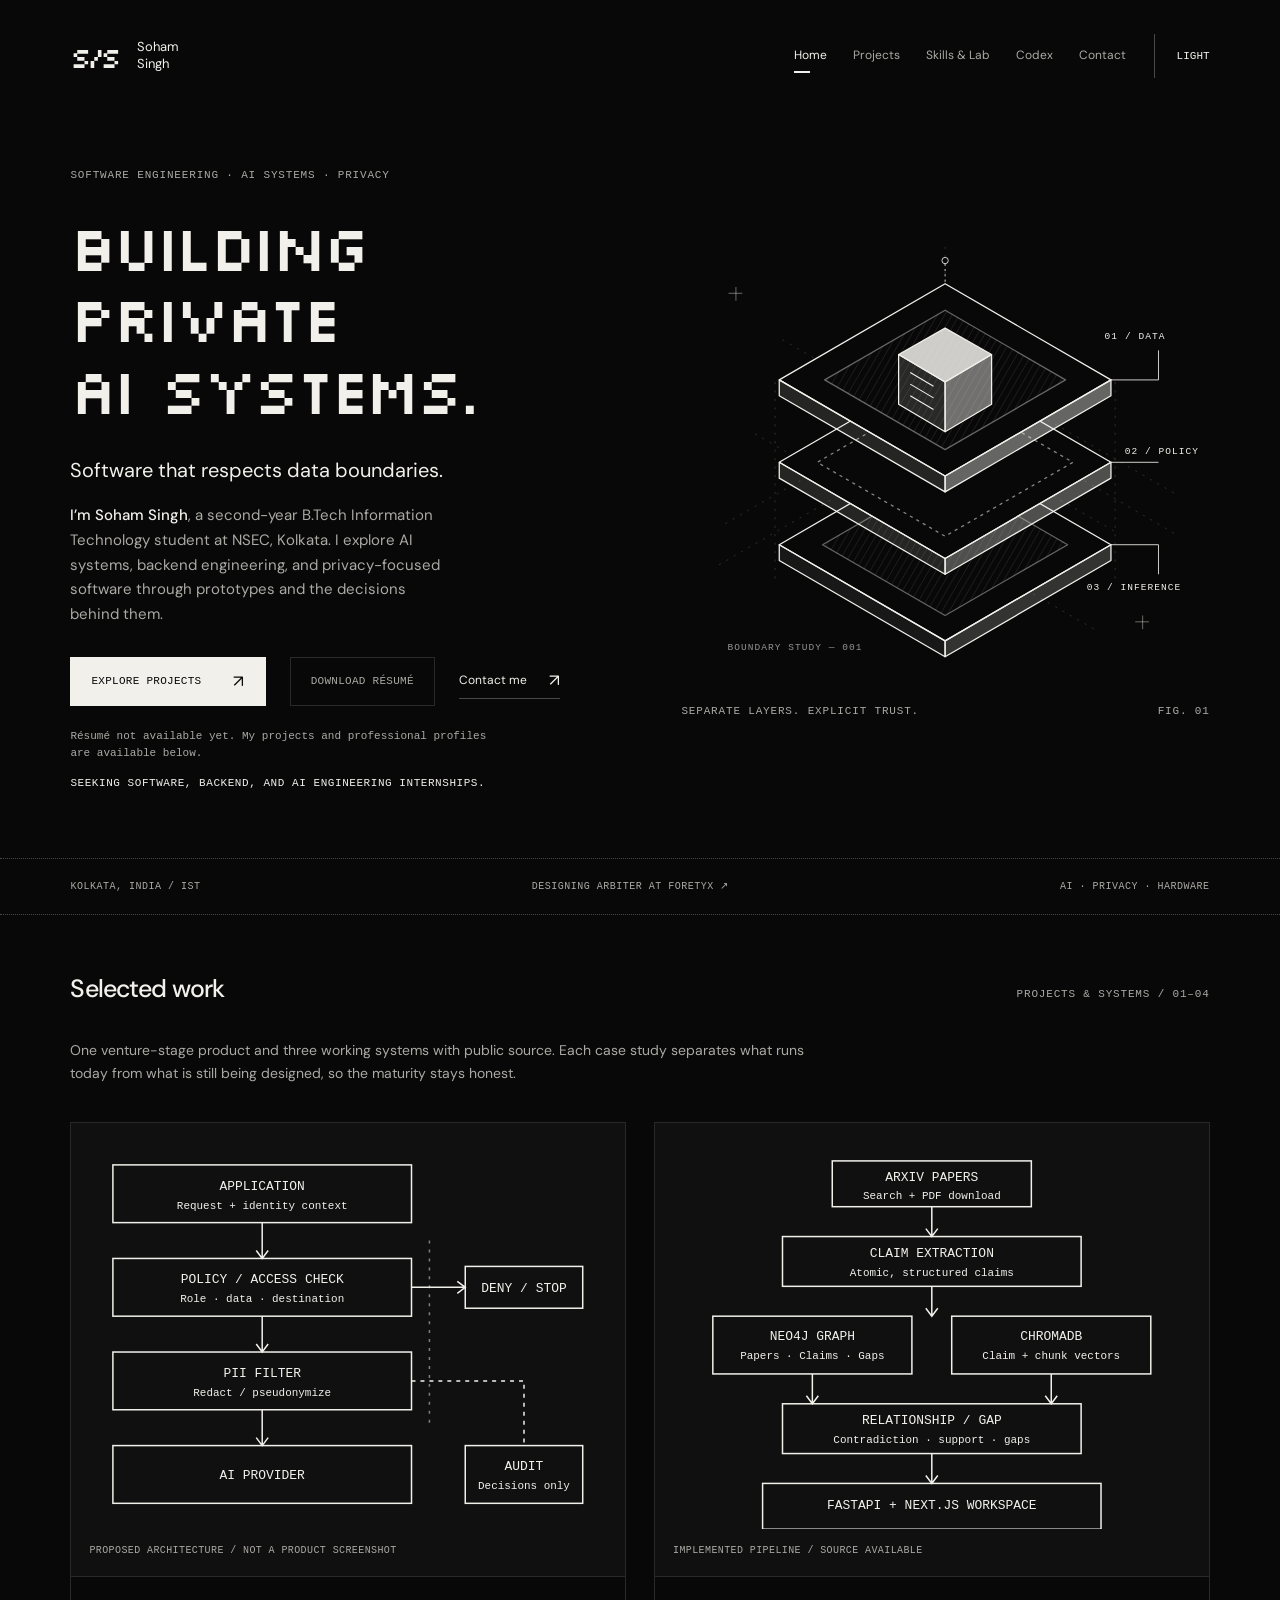
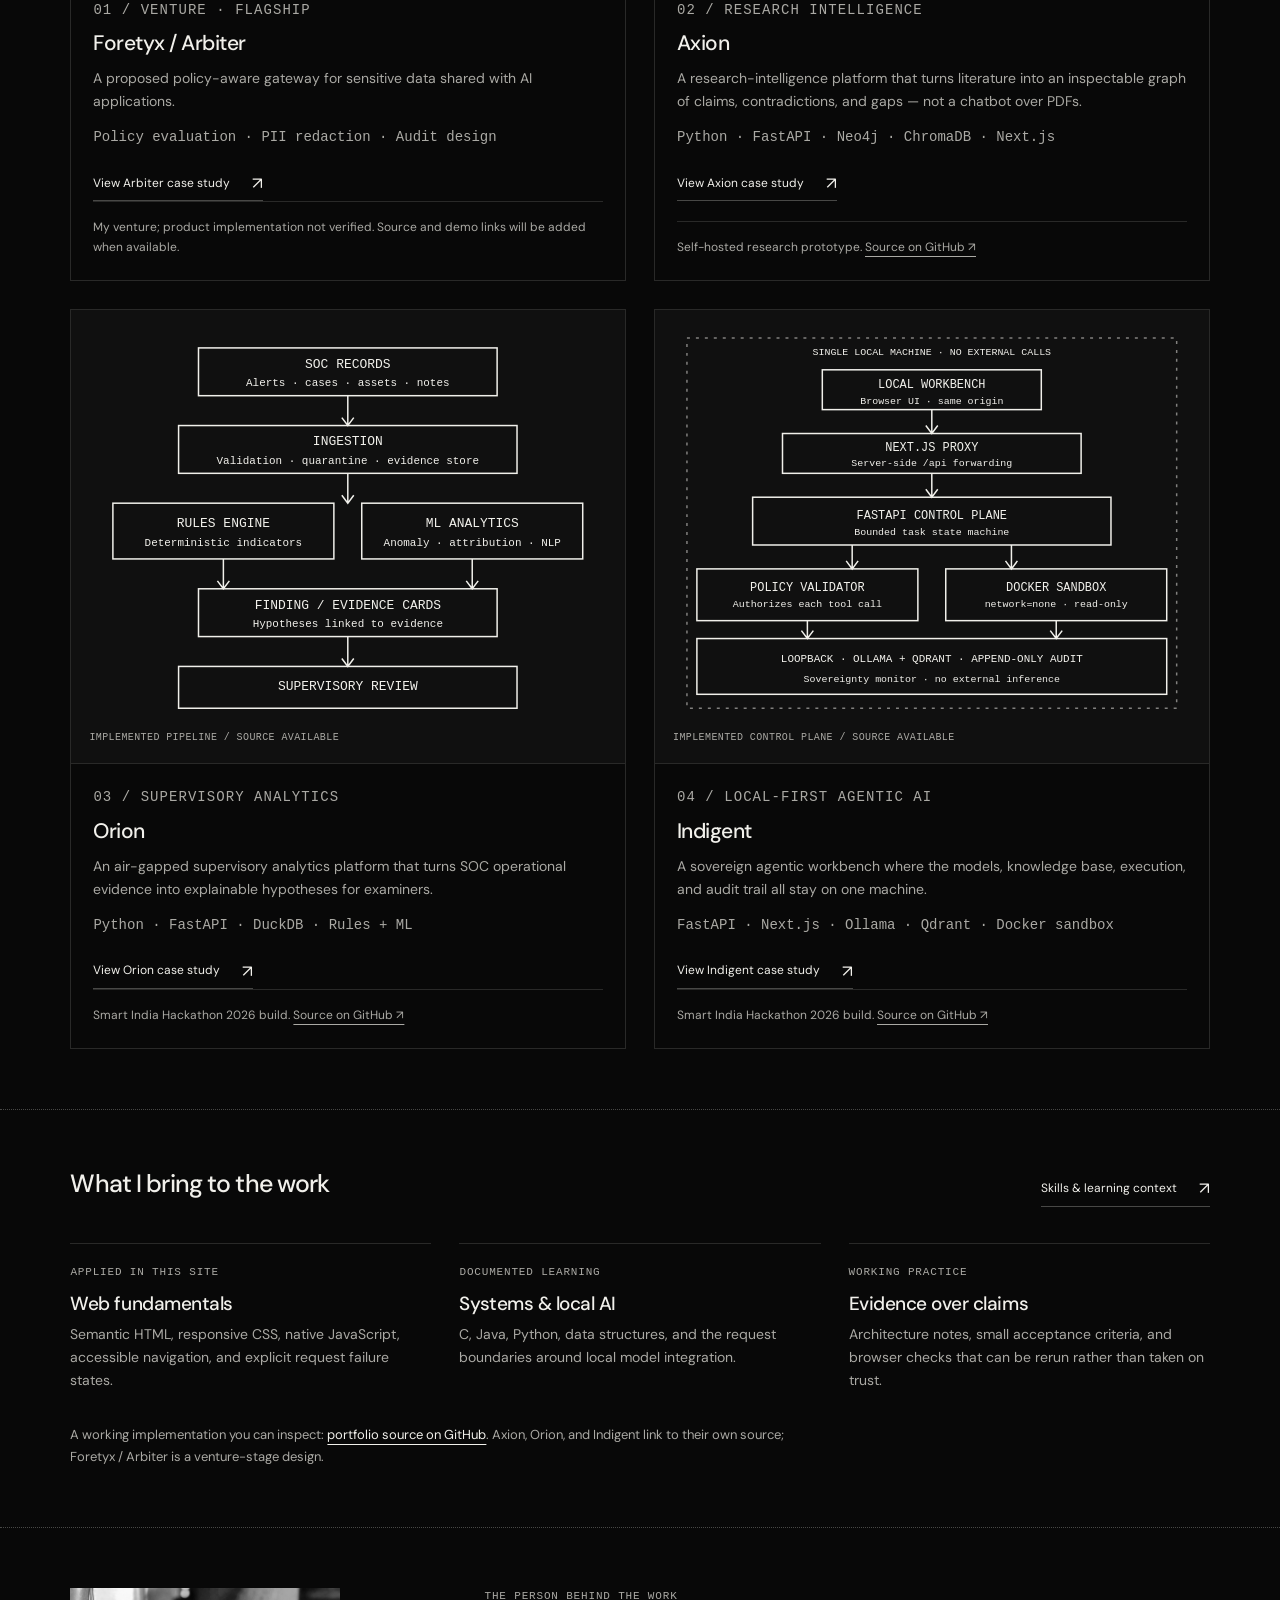
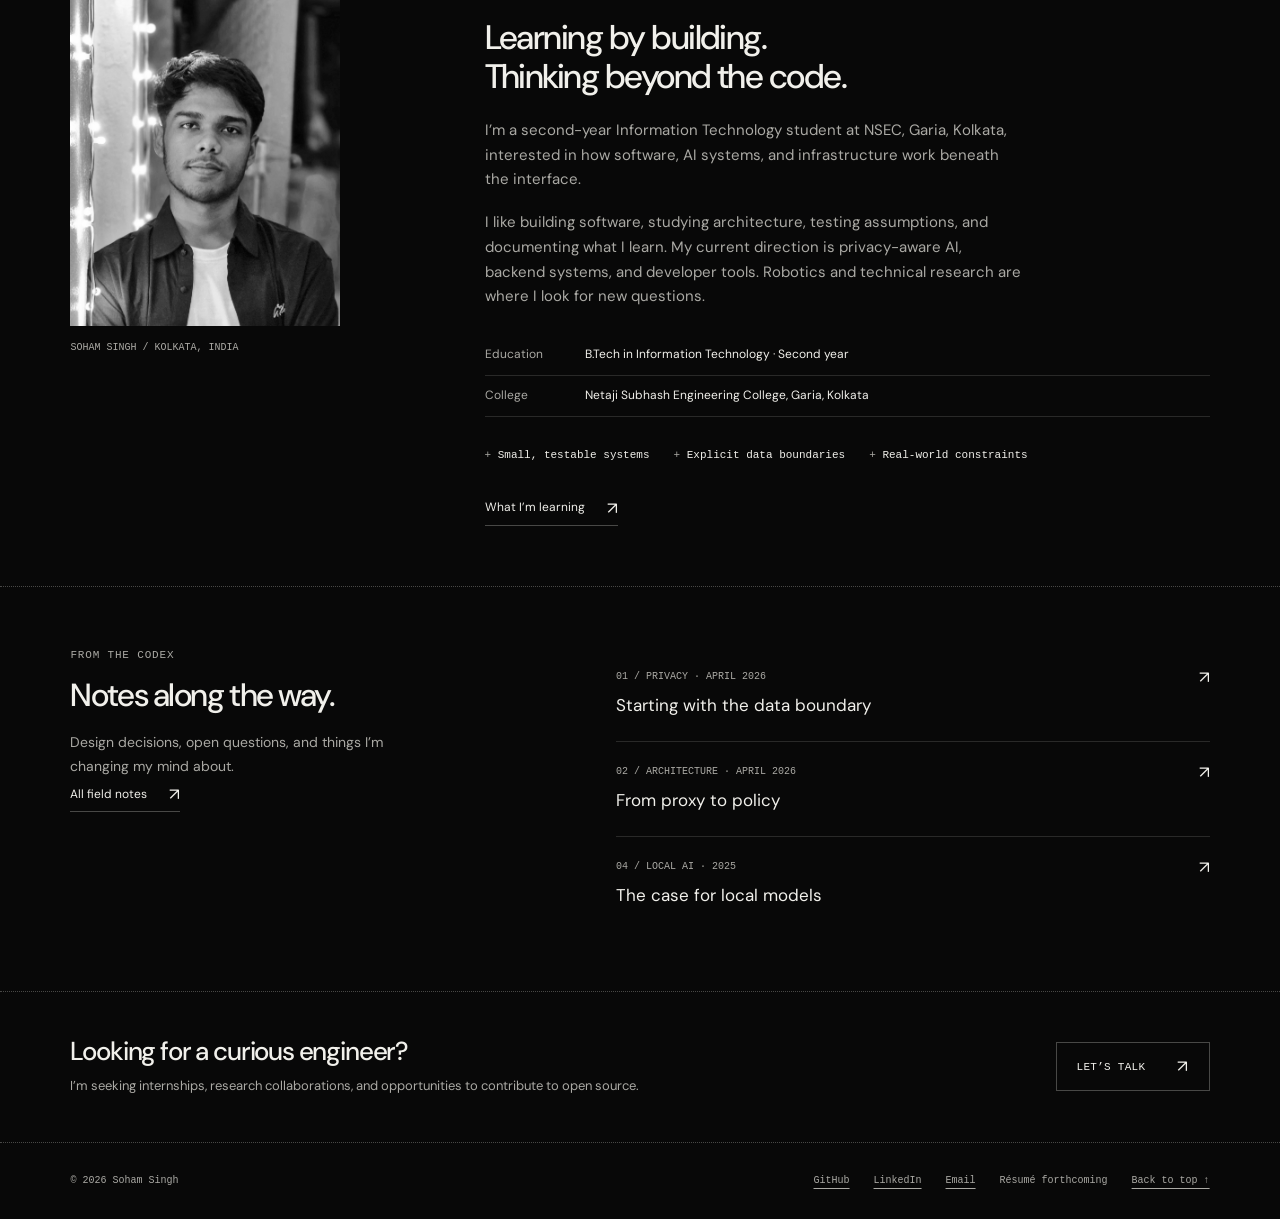
==== commit b7f803e5: "Feature Axion, Orion, Indigent; retire AI chatbot and home automation Replace the AI Browser Chatbot" ====
--- a/index.html
+++ b/index.html
@@ -67,7 +67,7 @@
           <p class="eyebrow">Software engineering · AI systems · Privacy</p>
           <h1 id="hero-title" class="display-title">BUILDING<br>PRIVATE<br>AI SYSTEMS.</h1>
           <p class="hero-positioning">Software that respects data boundaries.</p>
-                    <p class="hero-intro"><strong>I’m Soham Singh</strong>, a second-year B.Tech Information Technology student at NSEC, Kolkata. I explore AI systems, backend engineering, and privacy-focused software through prototypes and the decisions behind them.</p>
+          <p class="hero-intro"><strong>I’m Soham Singh</strong>, a second-year B.Tech Information Technology student at NSEC, Kolkata. I explore AI systems, backend engineering, and privacy-focused software through prototypes and the decisions behind them.</p>
           <div class="hero-actions">
             <a class="button button-primary" href="systems.html">Explore projects <span class="arrow" aria-hidden="true">↗</span></a>
             <span class="button button-unavailable" data-resume-slot="hero" aria-disabled="true" aria-describedby="resume-note">Download résumé</span>
@@ -132,11 +132,11 @@
       <section class="section" aria-labelledby="work-title">
         <header class="section-heading">
           <h2 id="work-title">Selected work</h2>
-          <p class="eyebrow">Projects &amp; system designs / 01–03</p>
+          <p class="eyebrow">Projects &amp; systems / 01–04</p>
         </header>
-        <p class="section-intro">The problems I’m exploring and how I plan to test the solutions. Each case study separates design intent from implementation evidence.</p>
+        <p class="section-intro">One venture-stage product and three working systems with public source. Each case study separates what runs today from what is still being designed, so the maturity stays honest.</p>
         <div class="project-grid">
-          <article class="project-card" aria-labelledby="card-foretyx-name">
+          <article class="project-card project-card--featured" aria-labelledby="card-foretyx-name">
             <figure class="project-visual"><svg class="project-diagram" viewBox="0 0 520 390" xmlns="http://www.w3.org/2000/svg" role="img" aria-labelledby="card-foretyx-diagram-title card-foretyx-diagram-desc">
                 <title id="card-foretyx-diagram-title">Proposed Arbiter request boundary — not verified runtime</title>
                 <desc id="card-foretyx-diagram-desc">Application and identity context enter a policy check. Denied requests stop. Allowed requests pass through PII filtering and redaction or scoped pseudonymization before reaching an AI provider. Decisions feed an audit record.</desc>
@@ -163,80 +163,117 @@
                 </g>
               </svg><figcaption>Proposed architecture / not a product screenshot</figcaption></figure>
             <div class="project-card-body">
-              <p class="eyebrow">01 / Design & feasibility</p>
+              <p class="eyebrow">01 / Venture · flagship</p>
               <h3 id="card-foretyx-name">Foretyx / Arbiter</h3>
               <p>A proposed policy-aware gateway for sensitive data shared with AI applications.</p>
               <p class="project-tags">Policy evaluation · PII redaction · Audit design</p>
               <a class="text-link" href="systems.html#foretyx">View Arbiter case study <span class="arrow" aria-hidden="true">↗</span></a>
-              <p class="resource-note">Product implementation not verified. Source and demo links will be added when available.</p>
+              <p class="resource-note">My venture; product implementation not verified. Source and demo links will be added when available.</p>
             </div>
           </article>
-          <article class="project-card" aria-labelledby="card-browser-chatbot-name">
-            <figure class="project-visual"><svg class="project-diagram" viewBox="0 0 520 390" xmlns="http://www.w3.org/2000/svg" role="img" aria-labelledby="card-browser-diagram-title card-browser-diagram-desc">
-                <title id="card-browser-diagram-title">Proposed browser chatbot local inference flow — not verified runtime</title>
-                <desc id="card-browser-diagram-desc">In this proposed architecture, user-approved page context would join a prompt in the HTML and JavaScript interface. A local REST request goes to Ollama, which runs DeepSeek or LLaMA on the machine and returns a response.</desc>
+          <article class="project-card" aria-labelledby="card-axion-name">
+            <figure class="project-visual"><svg class="project-diagram" viewBox="0 0 520 390" xmlns="http://www.w3.org/2000/svg" role="img" aria-labelledby="card-axion-diagram-title card-axion-diagram-desc">
+                <title id="card-axion-diagram-title">Axion claim-graph pipeline</title>
+                <desc id="card-axion-diagram-desc">Papers are ingested from arXiv, split into atomic claims, and stored in a Neo4j graph and a ChromaDB vector index. Relationship and gap reasoning query both stores, and a FastAPI backend serves a Next.js research workspace.</desc>
                 <g fill="none" stroke="currentColor" stroke-width="1.5">
-                  <path d="M24 38h472v328H24z" stroke-dasharray="3 6" opacity="0.5"/>
-                  <rect x="54" y="70" width="180" height="62"/>
-                  <rect x="286" y="70" width="180" height="62"/>
-                  <path d="M234 101h52m-8-6 8 6-8 6M376 132v54m-6-8 6 8 6-8"/>
-                  <rect x="286" y="186" width="180" height="62"/>
-                  <path d="M286 217h-52m8-6-8 6 8 6"/>
-                  <rect x="54" y="186" width="180" height="62"/>
-                  <path d="M144 248v58h232v-58"/>
+                  <rect x="160" y="20" width="200" height="46"/>
+                  <path d="M260 66v30m-6-8 6 8 6-8"/>
+                  <rect x="110" y="96" width="300" height="50"/>
+                  <path d="M260 146v30m-6-8 6 8 6-8"/>
+                  <rect x="40" y="176" width="200" height="58"/>
+                  <rect x="280" y="176" width="200" height="58"/>
+                  <path d="M140 234v30m-6-8 6 8 6-8M380 234v30m-6-8 6 8 6-8"/>
+                  <rect x="110" y="264" width="300" height="50"/>
+                  <path d="M260 314v30m-6-8 6 8 6-8"/>
+                  <rect x="90" y="344" width="340" height="46"/>
                 </g>
                 <g fill="currentColor" font-family="monospace" font-size="13" text-anchor="middle">
-                  <text x="260" y="25" font-size="11">LOCAL MACHINE BOUNDARY</text>
-                  <text x="144" y="96">PAGE CONTEXT</text><text x="144" y="116" font-size="11">Explicit permission</text>
-                  <text x="376" y="96">CHAT INTERFACE</text><text x="376" y="116" font-size="11">HTML + JavaScript</text>
-                  <text x="401" y="165" font-size="11">REST ↓</text>
-                  <text x="376" y="212">OLLAMA</text><text x="376" y="232" font-size="11">Local runtime</text>
-                  <text x="144" y="212">MODEL</text><text x="144" y="232" font-size="11">DeepSeek / LLaMA</text>
-                  <text x="260" y="335" font-size="11">Response returns to the interface</text>
-                </g>
-              </svg><figcaption>Proposed architecture / not a product screenshot</figcaption></figure>
+                  <text x="260" y="40">ARXIV PAPERS</text><text x="260" y="58" font-size="11">Search + PDF download</text>
+                  <text x="260" y="117">CLAIM EXTRACTION</text><text x="260" y="136" font-size="11">Atomic, structured claims</text>
+                  <text x="140" y="200">NEO4J GRAPH</text><text x="140" y="219" font-size="11">Papers · Claims · Gaps</text>
+                  <text x="380" y="200">CHROMADB</text><text x="380" y="219" font-size="11">Claim + chunk vectors</text>
+                  <text x="260" y="284">RELATIONSHIP / GAP</text><text x="260" y="303" font-size="11">Contradiction · support · gaps</text>
+                  <text x="260" y="370">FASTAPI + NEXT.JS WORKSPACE</text>
+                </g>
+              </svg><figcaption>Implemented pipeline / source available</figcaption></figure>
             <div class="project-card-body">
-              <p class="eyebrow">02 / Design documented</p>
-              <h3 id="card-browser-chatbot-name">AI Browser Chatbot</h3>
-              <p>A browser interface concept for explicit local model selection and permissioned page context.</p>
-              <p class="project-tags">HTML / JavaScript · Ollama integration plan</p>
-              <a class="text-link" href="systems.html#browser-chatbot">View chatbot case study <span class="arrow" aria-hidden="true">↗</span></a>
-              <p class="resource-note">Runtime and extension not verified. Source and demo links will be added when available.</p>
+              <p class="eyebrow">02 / Research intelligence</p>
+              <h3 id="card-axion-name">Axion</h3>
+              <p>A research-intelligence platform that turns literature into an inspectable graph of claims, contradictions, and gaps — not a chatbot over PDFs.</p>
+              <p class="project-tags">Python · FastAPI · Neo4j · ChromaDB · Next.js</p>
+              <a class="text-link" href="systems.html#axion">View Axion case study <span class="arrow" aria-hidden="true">↗</span></a>
+              <p class="resource-note">Self-hosted research prototype. <a href="https://github.com/Som007-builds/Axion" target="_blank" rel="noopener noreferrer">Source on GitHub ↗</a></p>
             </div>
           </article>
-          <article class="project-card" aria-labelledby="card-home-automation-name">
-            <figure class="project-visual"><svg class="project-diagram" viewBox="0 0 520 390" xmlns="http://www.w3.org/2000/svg" role="img" aria-labelledby="card-home-diagram-title card-home-diagram-desc">
-                <title id="card-home-diagram-title">Proposed local home control network — not verified hardware</title>
-                <desc id="card-home-diagram-desc">A mobile interface connects over the local network to an SBC hub with scheduling and local inference. WiFi links the hub to relay modules, which switch appliances. Manual overrides and electrical protection are required at the device boundary.</desc>
+          <article class="project-card" aria-labelledby="card-orion-name">
+            <figure class="project-visual"><svg class="project-diagram" viewBox="0 0 520 390" xmlns="http://www.w3.org/2000/svg" role="img" aria-labelledby="card-orion-diagram-title card-orion-diagram-desc">
+                <title id="card-orion-diagram-title">Orion supervisory analytics pipeline</title>
+                <desc id="card-orion-diagram-desc">SOC operational records are validated and stored, then scored by a deterministic rules engine and ML analytics. Results are presented as finding and evidence cards for supervisory review packs.</desc>
                 <g fill="none" stroke="currentColor" stroke-width="1.5">
-                  <rect x="160" y="24" width="200" height="52"/>
-                  <path d="M260 76v38m-6-8 6 8 6-8"/>
-                  <rect x="110" y="114" width="300" height="76"/>
-                  <path d="M260 190v34M90 258v-34h340v34M260 224v34"/>
-                  <rect x="24" y="258" width="132" height="48"/>
-                  <rect x="194" y="258" width="132" height="48"/>
-                  <rect x="364" y="258" width="132" height="48"/>
-                  <path d="M90 306v28m170-28v28m170-28v28M24 334h472"/>
+                  <rect x="110" y="20" width="300" height="48"/>
+                  <path d="M260 68v30m-6-8 6 8 6-8"/>
+                  <rect x="90" y="98" width="340" height="48"/>
+                  <path d="M260 146v30m-6-8 6 8 6-8"/>
+                  <rect x="24" y="176" width="222" height="56"/>
+                  <rect x="274" y="176" width="222" height="56"/>
+                  <path d="M135 232v30m-6-8 6 8 6-8M385 232v30m-6-8 6 8 6-8"/>
+                  <rect x="110" y="262" width="300" height="48"/>
+                  <path d="M260 310v30m-6-8 6 8 6-8"/>
+                  <rect x="90" y="340" width="340" height="42"/>
                 </g>
                 <g fill="currentColor" font-family="monospace" font-size="13" text-anchor="middle">
-                  <text x="260" y="55">MOBILE UI</text>
-                  <text x="333" y="99" font-size="11">Local network</text>
-                  <text x="260" y="141">CENTRAL HUB / SBC</text>
-                  <text x="260" y="162" font-size="11">Schedules + local inference</text>
-                  <text x="260" y="179" font-size="11">Custom PCB direction</text>
-                  <text x="304" y="214" font-size="11">WiFi</text>
-                  <text x="90" y="287">RELAY 01</text><text x="260" y="287">RELAY 02</text><text x="430" y="287">RELAY 03</text>
-                  <text x="260" y="356" font-size="11">APPLIANCES / MANUAL OVERRIDE / PROTECTION</text>
-                  <text x="260" y="379" font-size="11">Cloud connection is not the control path</text>
-                </g>
-              </svg><figcaption>Proposed architecture / not a product screenshot</figcaption></figure>
+                  <text x="260" y="40">SOC RECORDS</text><text x="260" y="58" font-size="11">Alerts · cases · assets · notes</text>
+                  <text x="260" y="118">INGESTION</text><text x="260" y="137" font-size="11">Validation · quarantine · evidence store</text>
+                  <text x="135" y="200">RULES ENGINE</text><text x="135" y="219" font-size="11">Deterministic indicators</text>
+                  <text x="385" y="200">ML ANALYTICS</text><text x="385" y="219" font-size="11">Anomaly · attribution · NLP</text>
+                  <text x="260" y="282">FINDING / EVIDENCE CARDS</text><text x="260" y="300" font-size="11">Hypotheses linked to evidence</text>
+                  <text x="260" y="364">SUPERVISORY REVIEW</text>
+                </g>
+              </svg><figcaption>Implemented pipeline / source available</figcaption></figure>
             <div class="project-card-body">
-              <p class="eyebrow">03 / Hardware concept</p>
-              <h3 id="card-home-automation-name">Smart Home Automation</h3>
-              <p>A local-control hardware concept that prioritizes manual control and recovery before prediction.</p>
-              <p class="project-tags">SBC direction · WiFi control · Relay planning</p>
-              <a class="text-link" href="systems.html#home-automation">View automation case study <span class="arrow" aria-hidden="true">↗</span></a>
-              <p class="resource-note">Firmware and prototype not verified. Source and demo links will be added when available.</p>
+              <p class="eyebrow">03 / Supervisory analytics</p>
+              <h3 id="card-orion-name">Orion</h3>
+              <p>An air-gapped supervisory analytics platform that turns SOC operational evidence into explainable hypotheses for examiners.</p>
+              <p class="project-tags">Python · FastAPI · DuckDB · Rules + ML</p>
+              <a class="text-link" href="systems.html#orion">View Orion case study <span class="arrow" aria-hidden="true">↗</span></a>
+              <p class="resource-note">Smart India Hackathon 2026 build. <a href="https://github.com/Som007-builds/orion" target="_blank" rel="noopener noreferrer">Source on GitHub ↗</a></p>
+            </div>
+          </article>
+          <article class="project-card" aria-labelledby="card-indigent-name">
+            <figure class="project-visual"><svg class="project-diagram" viewBox="0 0 520 390" xmlns="http://www.w3.org/2000/svg" role="img" aria-labelledby="card-indigent-diagram-title card-indigent-diagram-desc">
+                <title id="card-indigent-diagram-title">Indigent local-first agentic workbench</title>
+                <desc id="card-indigent-diagram-desc">A local browser talks to a Next.js proxy and a FastAPI control plane. The control plane runs a bounded task state machine, authorizes each tool call through a policy validator, and executes code only inside a network-disabled Docker sandbox, using loopback Ollama and Qdrant with an append-only audit.</desc>
+                <g fill="none" stroke="currentColor" stroke-width="1.5">
+                  <rect x="14" y="10" width="492" height="372" stroke-dasharray="3 6" opacity="0.5"/>
+                  <rect x="150" y="42" width="220" height="40"/>
+                  <path d="M260 82v24m-6-8 6 8 6-8"/>
+                  <rect x="110" y="106" width="300" height="40"/>
+                  <path d="M260 146v24m-6-8 6 8 6-8"/>
+                  <rect x="80" y="170" width="360" height="48"/>
+                  <path d="M180 218v24m-6-8 6 8 6-8M340 218v24m-6-8 6 8 6-8"/>
+                  <rect x="24" y="242" width="222" height="52"/>
+                  <rect x="274" y="242" width="222" height="52"/>
+                  <path d="M135 294v18m-6-8 6 8 6-8M385 294v18m-6-8 6 8 6-8"/>
+                  <rect x="24" y="312" width="472" height="56"/>
+                </g>
+                <g fill="currentColor" font-family="monospace" font-size="12" text-anchor="middle">
+                  <text x="260" y="27" font-size="10">SINGLE LOCAL MACHINE · NO EXTERNAL CALLS</text>
+                  <text x="260" y="60">LOCAL WORKBENCH</text><text x="260" y="76" font-size="10">Browser UI · same origin</text>
+                  <text x="260" y="124">NEXT.JS PROXY</text><text x="260" y="139" font-size="10">Server-side /api forwarding</text>
+                  <text x="260" y="192">FASTAPI CONTROL PLANE</text><text x="260" y="208" font-size="10">Bounded task state machine</text>
+                  <text x="135" y="264">POLICY VALIDATOR</text><text x="135" y="280" font-size="10">Authorizes each tool call</text>
+                  <text x="385" y="264">DOCKER SANDBOX</text><text x="385" y="280" font-size="10">network=none · read-only</text>
+                  <text x="260" y="336" font-size="11">LOOPBACK · OLLAMA + QDRANT · APPEND-ONLY AUDIT</text>
+                  <text x="260" y="356" font-size="10">Sovereignty monitor · no external inference</text>
+                </g>
+              </svg><figcaption>Implemented control plane / source available</figcaption></figure>
+            <div class="project-card-body">
+              <p class="eyebrow">04 / Local-first agentic AI</p>
+              <h3 id="card-indigent-name">Indigent</h3>
+              <p>A sovereign agentic workbench where the models, knowledge base, execution, and audit trail all stay on one machine.</p>
+              <p class="project-tags">FastAPI · Next.js · Ollama · Qdrant · Docker sandbox</p>
+              <a class="text-link" href="systems.html#indigent">View Indigent case study <span class="arrow" aria-hidden="true">↗</span></a>
+              <p class="resource-note">Smart India Hackathon 2026 build. <a href="https://github.com/Som007-builds/indigent-dev" target="_blank" rel="noopener noreferrer">Source on GitHub ↗</a></p>
             </div>
           </article>
         </div>
@@ -249,7 +286,7 @@
           <div><p class="eyebrow">Documented learning</p><h3>Systems &amp; local AI</h3><p>C, Java, Python, data structures, and the request boundaries around local model integration.</p></div>
           <div><p class="eyebrow">Working practice</p><h3>Evidence over claims</h3><p>Architecture notes, small acceptance criteria, and browser checks that can be rerun rather than taken on trust.</p></div>
         </div>
-        <p class="section-evidence">A working implementation you can inspect: <a href="https://github.com/Som007-builds/Portfolio-Neumorphism" target="_blank" rel="noopener noreferrer">portfolio source on GitHub</a>. The featured product concepts have separate evidence boundaries.</p>
+        <p class="section-evidence">A working implementation you can inspect: <a href="https://github.com/Som007-builds/Portfolio-Neumorphism" target="_blank" rel="noopener noreferrer">portfolio source on GitHub</a>. Axion, Orion, and Indigent link to their own source; Foretyx / Arbiter is a venture-stage design.</p>
       </section>
 
       <section class="section" aria-labelledby="about-title">
@@ -263,7 +300,7 @@
             <h2 id="about-title">Learning by building.<br>Thinking beyond the code.</h2>
             <p>I’m a second-year Information Technology student at NSEC, Garia, Kolkata, interested in how software, AI systems, and infrastructure work beneath the interface.</p>
             <p>I like building software, studying architecture, testing assumptions, and documenting what I learn. My current direction is privacy-aware AI, backend systems, and developer tools. Robotics and technical research are where I look for new questions.</p>
-                        <dl class="meta-list education-block"><div><dt>Education</dt><dd>B.Tech in Information Technology · Second year</dd></div><div><dt>College</dt><dd>Netaji Subhash Engineering College, Garia, Kolkata</dd></div></dl>
+            <dl class="meta-list education-block"><div><dt>Education</dt><dd>B.Tech in Information Technology · Second year</dd></div><div><dt>College</dt><dd>Netaji Subhash Engineering College, Garia, Kolkata</dd></div></dl>
             <ul class="approach-list"><li>Small, testable systems</li><li>Explicit data boundaries</li><li>Real-world constraints</li></ul>
             <a class="text-link" href="lab.html">What I’m learning <span class="arrow" aria-hidden="true">↗</span></a>
           </div>
--- a/styles.css
+++ b/styles.css
@@ -71,13 +71,16 @@
 .hero-intro { color: var(--muted); max-width: 380px; font-size: 15px; }
 .hero-intro strong { font-weight: 500; color: var(--ink); }
 .hero-actions { margin-top: 30px; display: flex; flex-wrap: wrap; align-items: center; gap: 24px; }
-.button { display: inline-flex; justify-content: space-between; align-items: center; gap: 32px; min-height: 49px; padding: 13px 20px; border: 1px solid var(--line); text-decoration: none; font: 11px/1.5 var(--mono); text-transform: uppercase; letter-spacing: .025em; background: transparent; color: var(--ink); transition: background-color .2s, color .2s, border-color .2s, transform .3s var(--ease-out); }
+.button { display: inline-flex; justify-content: space-between; align-items: center; gap: 32px; min-height: 49px; padding: 13px 20px; border: 1px solid var(--line); text-decoration: none; font: 11px/1.5 var(--mono); text-transform: uppercase; letter-spacing: .025em; background: transparent; color: var(--ink); transition: background-color .25s, color .25s, border-color .25s, transform .25s var(--ease-out); }
 .button:hover { background: var(--ink); color: var(--paper); border-color: var(--ink); }
 .button-primary { background: var(--ink); color: var(--paper); border-color: var(--ink); }
 .button-primary:hover { background: var(--paper); color: var(--ink); }
 .button:disabled { cursor: wait; opacity: .6; }
-.text-link { display: inline-flex; align-items: center; gap: 22px; font-size: 12px; text-decoration: none; border-bottom: 1px solid var(--line); padding: 7px 0; }
+.button:active { transform: translateY(0); }
+.text-link { display: inline-flex; align-items: center; gap: 22px; font-size: 12px; text-decoration: none; border-bottom: 1px solid var(--line); padding: 7px 0; transition: border-color .3s var(--ease-out); }
 .text-link:hover { border-color: var(--ink); }
+.text-link .arrow { transition: transform .3s var(--ease-out); }
+.text-link:hover .arrow { transform: translate(4px, -4px); }
 .arrow { font-family: var(--sans); font-size: 17px; line-height: 1; transition: transform .3s var(--ease-out); }
 a:hover > .arrow, button:not(:disabled):hover > .arrow { transform: translate(3px, -3px); }
 .hero-art { position: relative; }
@@ -238,7 +241,8 @@
   html { scroll-behavior: auto; }
   *, *::before, *::after { transition: none !important; animation: none !important; }
   a:hover > .arrow, button:not(:disabled):hover > .arrow,
-  .button:not(:disabled):hover { transform: none; }
+  .button:not(:disabled):hover, .text-link:hover .arrow,
+  .project-card:hover { transform: none; }
 }
 
 /* ------------------------------------------------------------------
@@ -256,8 +260,13 @@
 
 /* Home — selected-work cards */
 .section > .section-intro { max-width: 760px; margin-bottom: 36px; color: var(--muted); font-size: 14px; }
-.project-grid { display: grid; grid-template-columns: repeat(3, 1fr); gap: 28px; }
-.project-card { display: flex; flex-direction: column; border: 1px solid var(--quiet-line); background: var(--paper); }
+.project-grid { display: grid; grid-template-columns: repeat(2, 1fr); gap: 28px; }
+/* The flagship venture reads as the lead card without breaking the grid rhythm. */
+.project-card--featured { border-color: var(--line); }
+.project-card { display: flex; flex-direction: column; border: 1px solid var(--quiet-line); background: var(--paper); transition: transform .3s var(--ease-out), border-color .3s var(--ease-out); }
+@media (hover: hover) and (pointer: fine) {
+  .project-card:hover { transform: translateY(-4px); border-color: var(--line); }
+}
 .project-visual { margin: 0; padding: 18px; background: var(--surface); border-bottom: 1px solid var(--quiet-line); }
 .project-diagram { width: 100%; height: auto; }
 .project-visual figcaption { margin-top: 14px; color: var(--muted); font: 10px/1.5 var(--mono); text-transform: uppercase; letter-spacing: .04em; }
@@ -345,3 +354,51 @@
 @media (max-width: 380px) {
   .project-card-body { padding: 18px 16px; }
 }
+
+/* ------------------------------------------------------------------
+   Motion polish: restrained, state-driven transitions only.
+   Nothing animates on load and nothing loops, so the JS scroll reveals
+   in theme.js remain the single source of entrance motion. Every effect
+   here is neutralized by the prefers-reduced-motion rule above.
+   ------------------------------------------------------------------ */
+
+/* Theme cross-fade: surfaces ease between the light and dark editions. */
+body, .site-shell, .site-header, .site-footer, .project-card, .project-visual,
+.case-art, .table-scroll, .case-status, .strength-grid > div,
+.notes-list li, .channel-list li {
+  transition: background-color .35s var(--ease-out), color .35s var(--ease-out), border-color .35s var(--ease-out);
+}
+
+/* Case-study accordion: the "+" marker rotates into a close glyph. */
+.case-details > summary::after { transition: transform .3s var(--ease-out); transform-origin: center; }
+.case-details[open] > summary::after { content: '+'; transform: rotate(45deg); }
+.case-details[open] > summary + * { animation: details-in .32s var(--ease-out) backwards; }
+@keyframes details-in {
+  from { opacity: 0; transform: translateY(-4px); }
+  to { opacity: 1; transform: translateY(0); }
+}
+
+/* Case-study index links: eased ink and rule. */
+.case-index a { transition: color .25s var(--ease-out), border-color .25s var(--ease-out); }
+
+/* Maturity table: a quiet row highlight rather than a color wash. */
+.case-status tbody tr { transition: background-color .2s var(--ease-out); }
+.case-status tbody tr:hover { background: var(--surface); }
+
+/* Notes + channel rows: nudge the trailing arrow, keep the copy steady. */
+.notes-list a, .channel-list a { transition: color .25s var(--ease-out); }
+.notes-list a .arrow, .channel-list a .arrow { transition: transform .3s var(--ease-out); }
+.notes-list a:hover .arrow, .channel-list a:hover .arrow { transform: translate(3px, -3px); }
+
+/* Strength and idea blocks: subtle edge emphasis on hover. */
+.strength-grid > div:hover { border-color: var(--line); }
+
+/* Form controls: clearer focus feedback while typing. */
+.form-field input, .form-field textarea, .form-field select { transition: border-color .2s var(--ease-out), background-color .2s var(--ease-out); }
+.form-field input:focus, .form-field textarea:focus, .form-field select:focus { border-color: var(--ink); }
+
+/* Portrait: the monochrome study resolves to color on hover. */
+.portrait img { transition: filter .45s var(--ease-out); }
+@media (hover: hover) and (pointer: fine) {
+  .portrait:hover img { filter: grayscale(0); }
+}
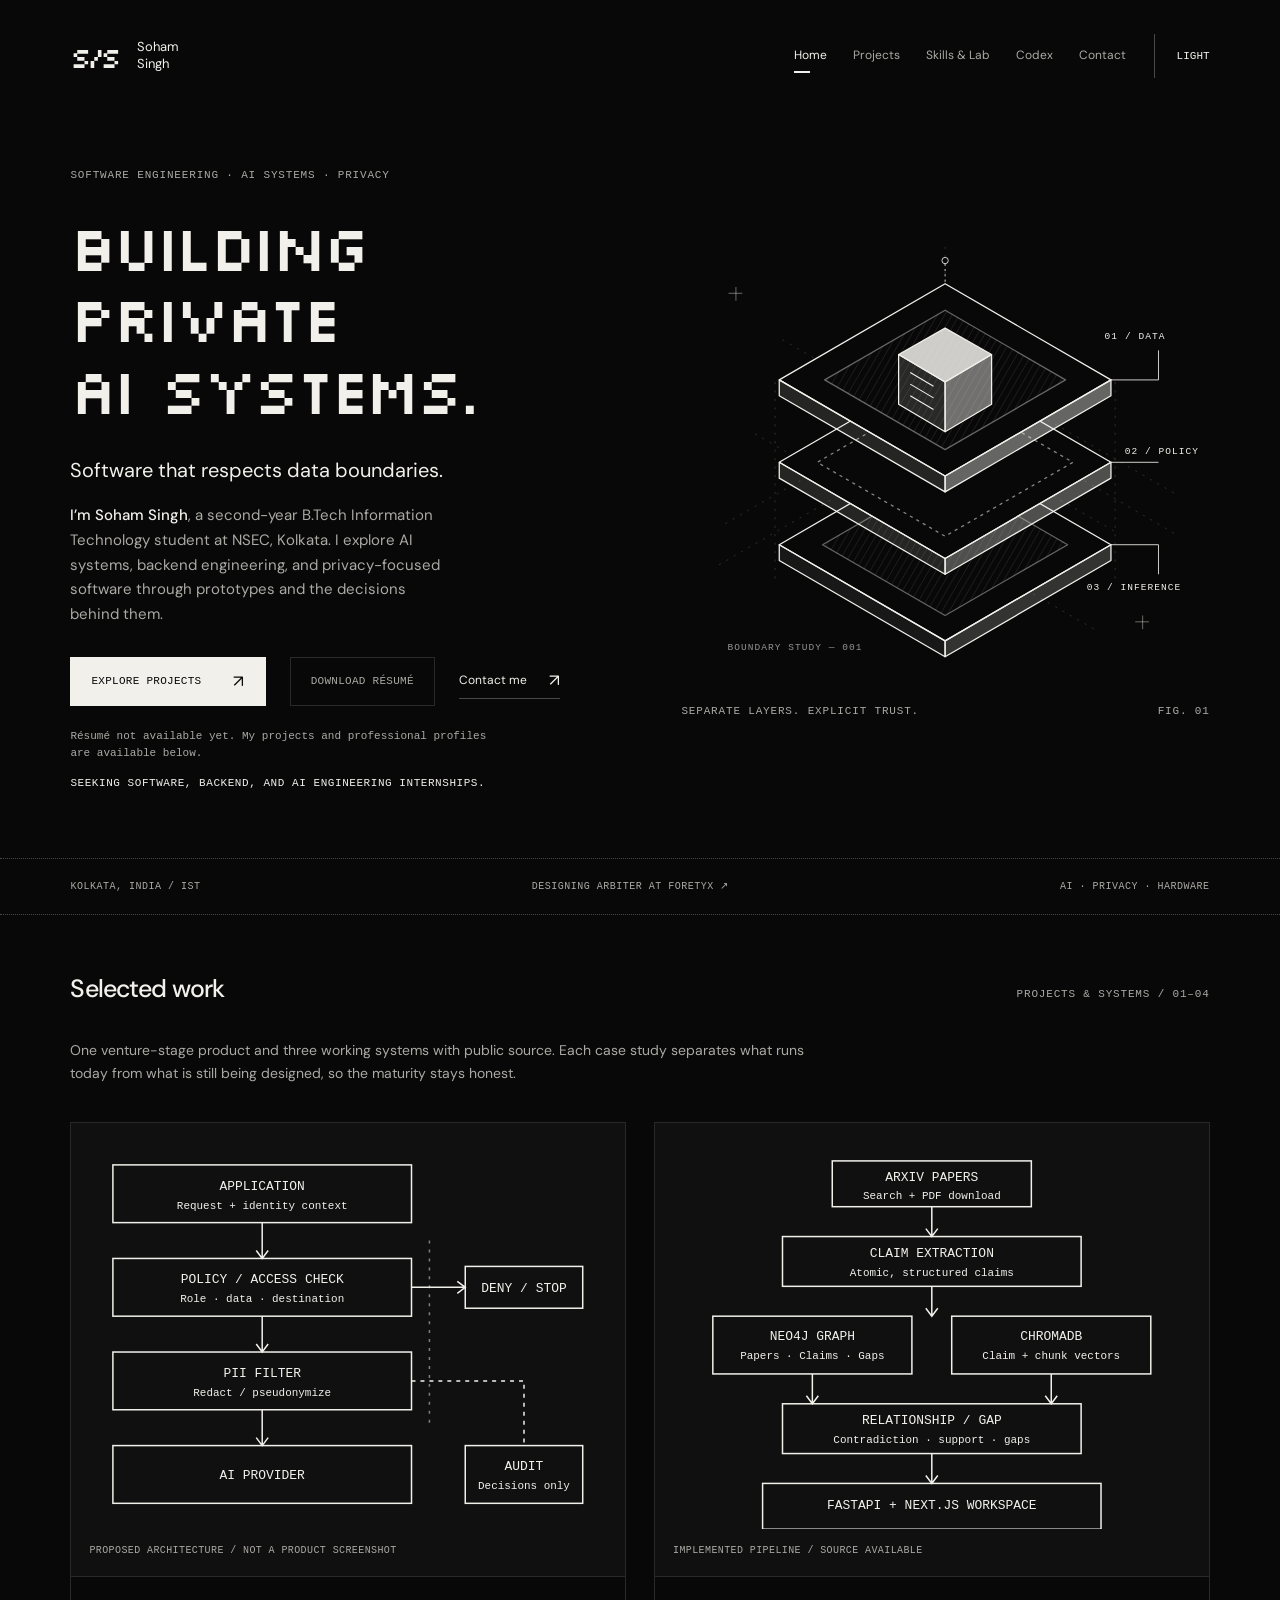
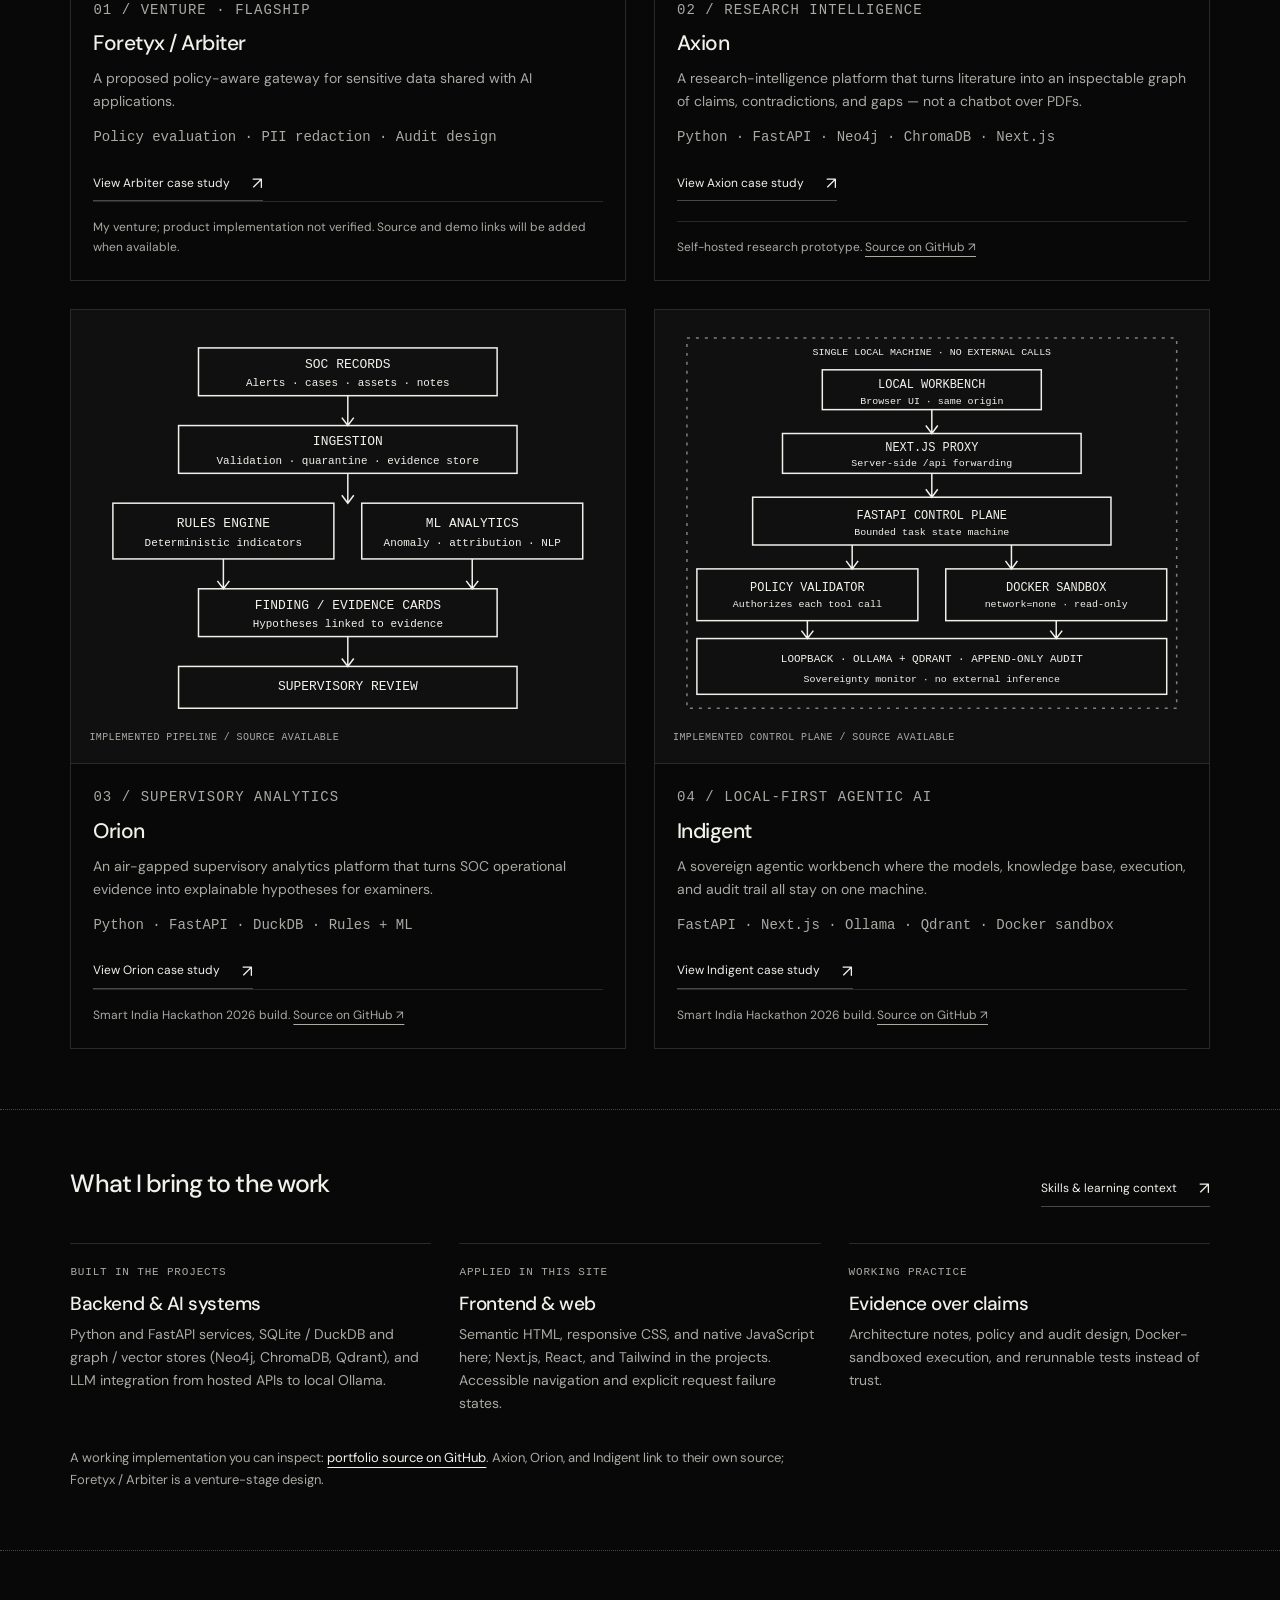
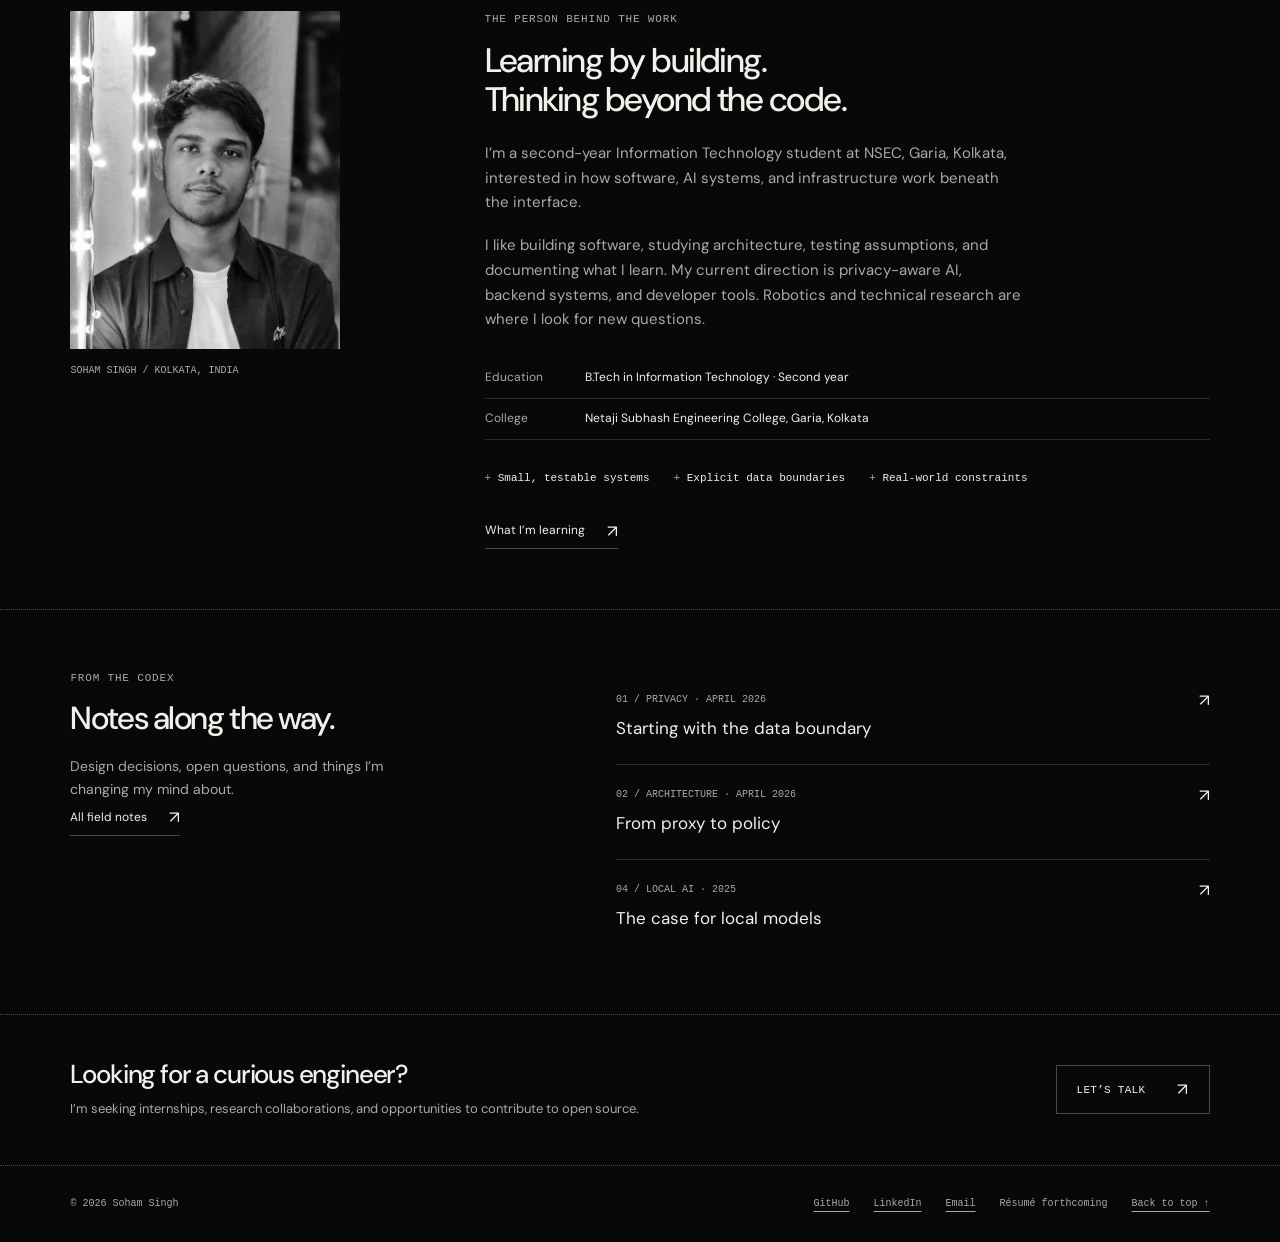
==== commit 2c15b53c: "Upgrade skills to reflect Axion, Orion, and Indigent stacks Add a 'Tools in the featured projects' s" ====
--- a/index.html
+++ b/index.html
@@ -282,9 +282,9 @@
       <section class="section" aria-labelledby="strengths-title">
         <header class="section-heading"><h2 id="strengths-title">What I bring to the work</h2><a class="text-link" href="lab.html#skills">Skills &amp; learning context <span class="arrow" aria-hidden="true">↗</span></a></header>
         <div class="strength-grid">
-          <div><p class="eyebrow">Applied in this site</p><h3>Web fundamentals</h3><p>Semantic HTML, responsive CSS, native JavaScript, accessible navigation, and explicit request failure states.</p></div>
-          <div><p class="eyebrow">Documented learning</p><h3>Systems &amp; local AI</h3><p>C, Java, Python, data structures, and the request boundaries around local model integration.</p></div>
-          <div><p class="eyebrow">Working practice</p><h3>Evidence over claims</h3><p>Architecture notes, small acceptance criteria, and browser checks that can be rerun rather than taken on trust.</p></div>
+          <div><p class="eyebrow">Built in the projects</p><h3>Backend &amp; AI systems</h3><p>Python and FastAPI services, SQLite / DuckDB and graph / vector stores (Neo4j, ChromaDB, Qdrant), and LLM integration from hosted APIs to local Ollama.</p></div>
+          <div><p class="eyebrow">Applied in this site</p><h3>Frontend &amp; web</h3><p>Semantic HTML, responsive CSS, and native JavaScript here; Next.js, React, and Tailwind in the projects. Accessible navigation and explicit request failure states.</p></div>
+          <div><p class="eyebrow">Working practice</p><h3>Evidence over claims</h3><p>Architecture notes, policy and audit design, Docker-sandboxed execution, and rerunnable tests instead of trust.</p></div>
         </div>
         <p class="section-evidence">A working implementation you can inspect: <a href="https://github.com/Som007-builds/Portfolio-Neumorphism" target="_blank" rel="noopener noreferrer">portfolio source on GitHub</a>. Axion, Orion, and Indigent link to their own source; Foretyx / Arbiter is a venture-stage design.</p>
       </section>
